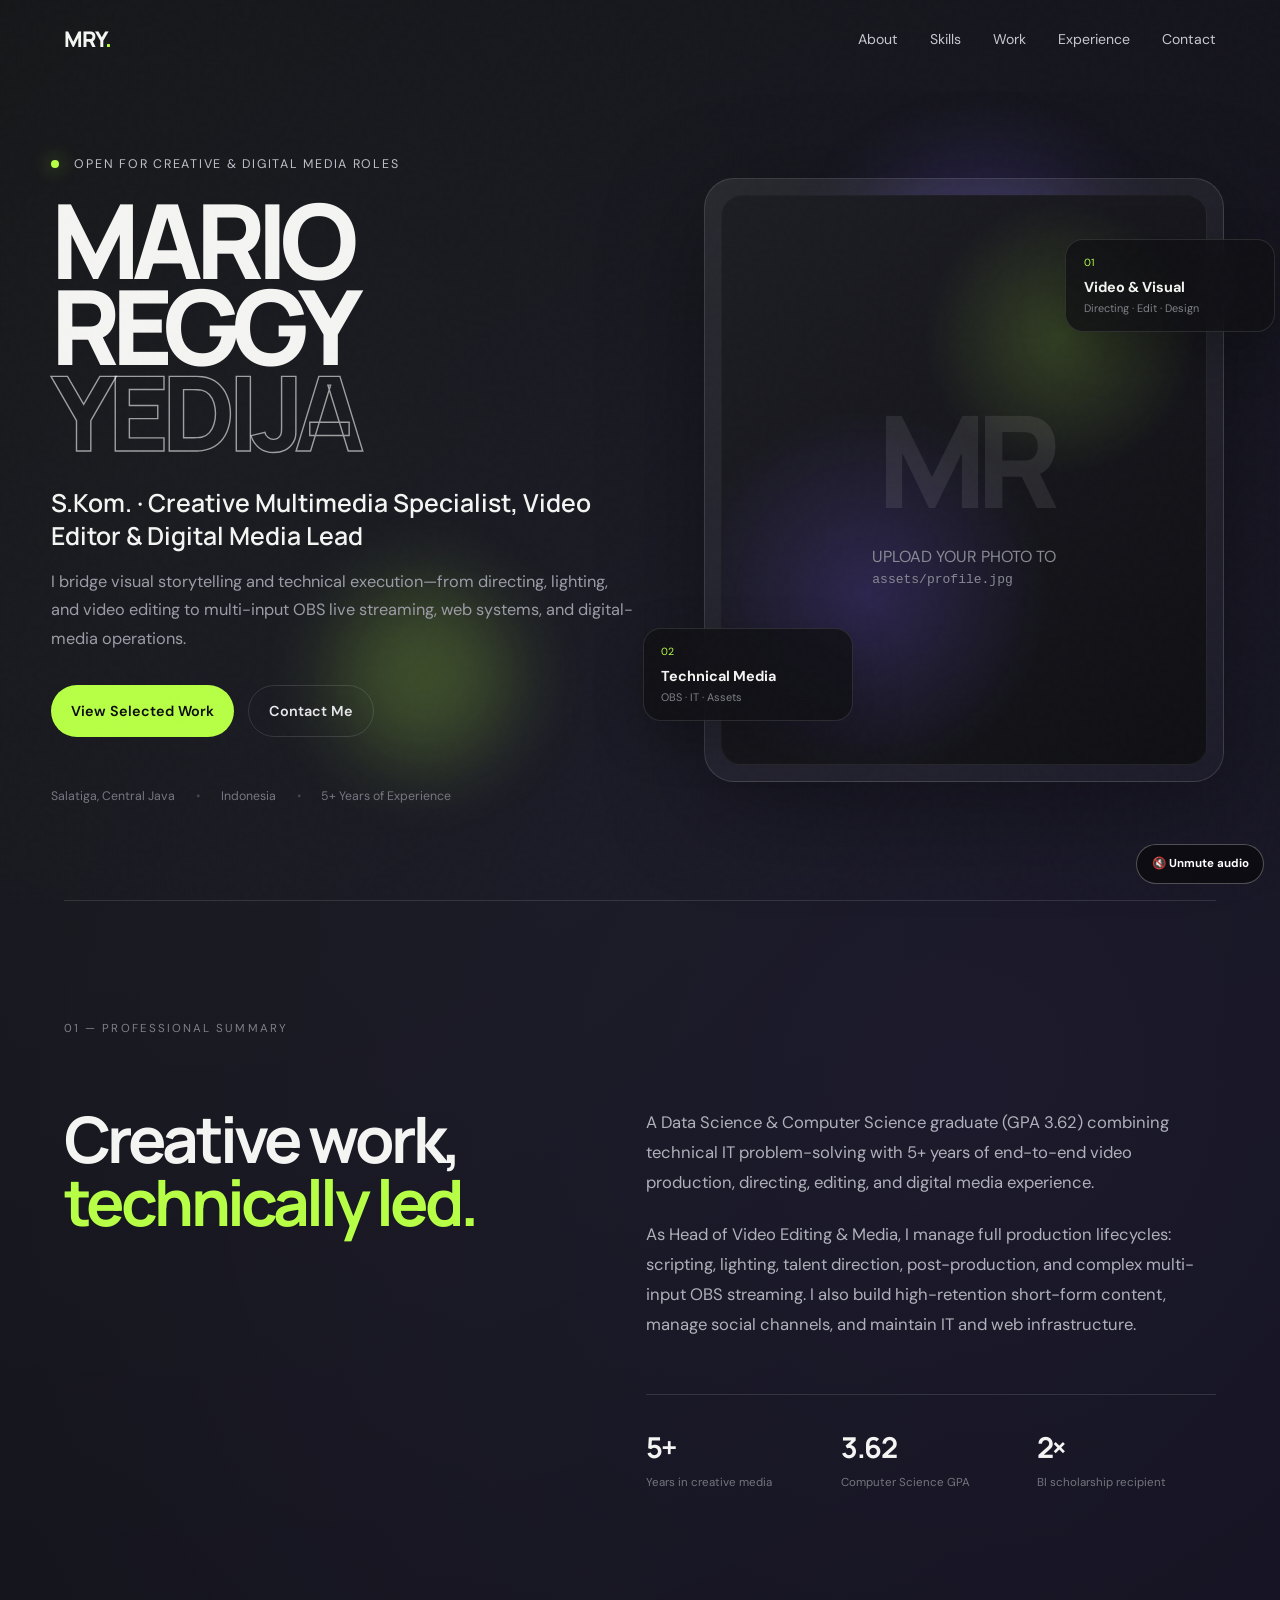
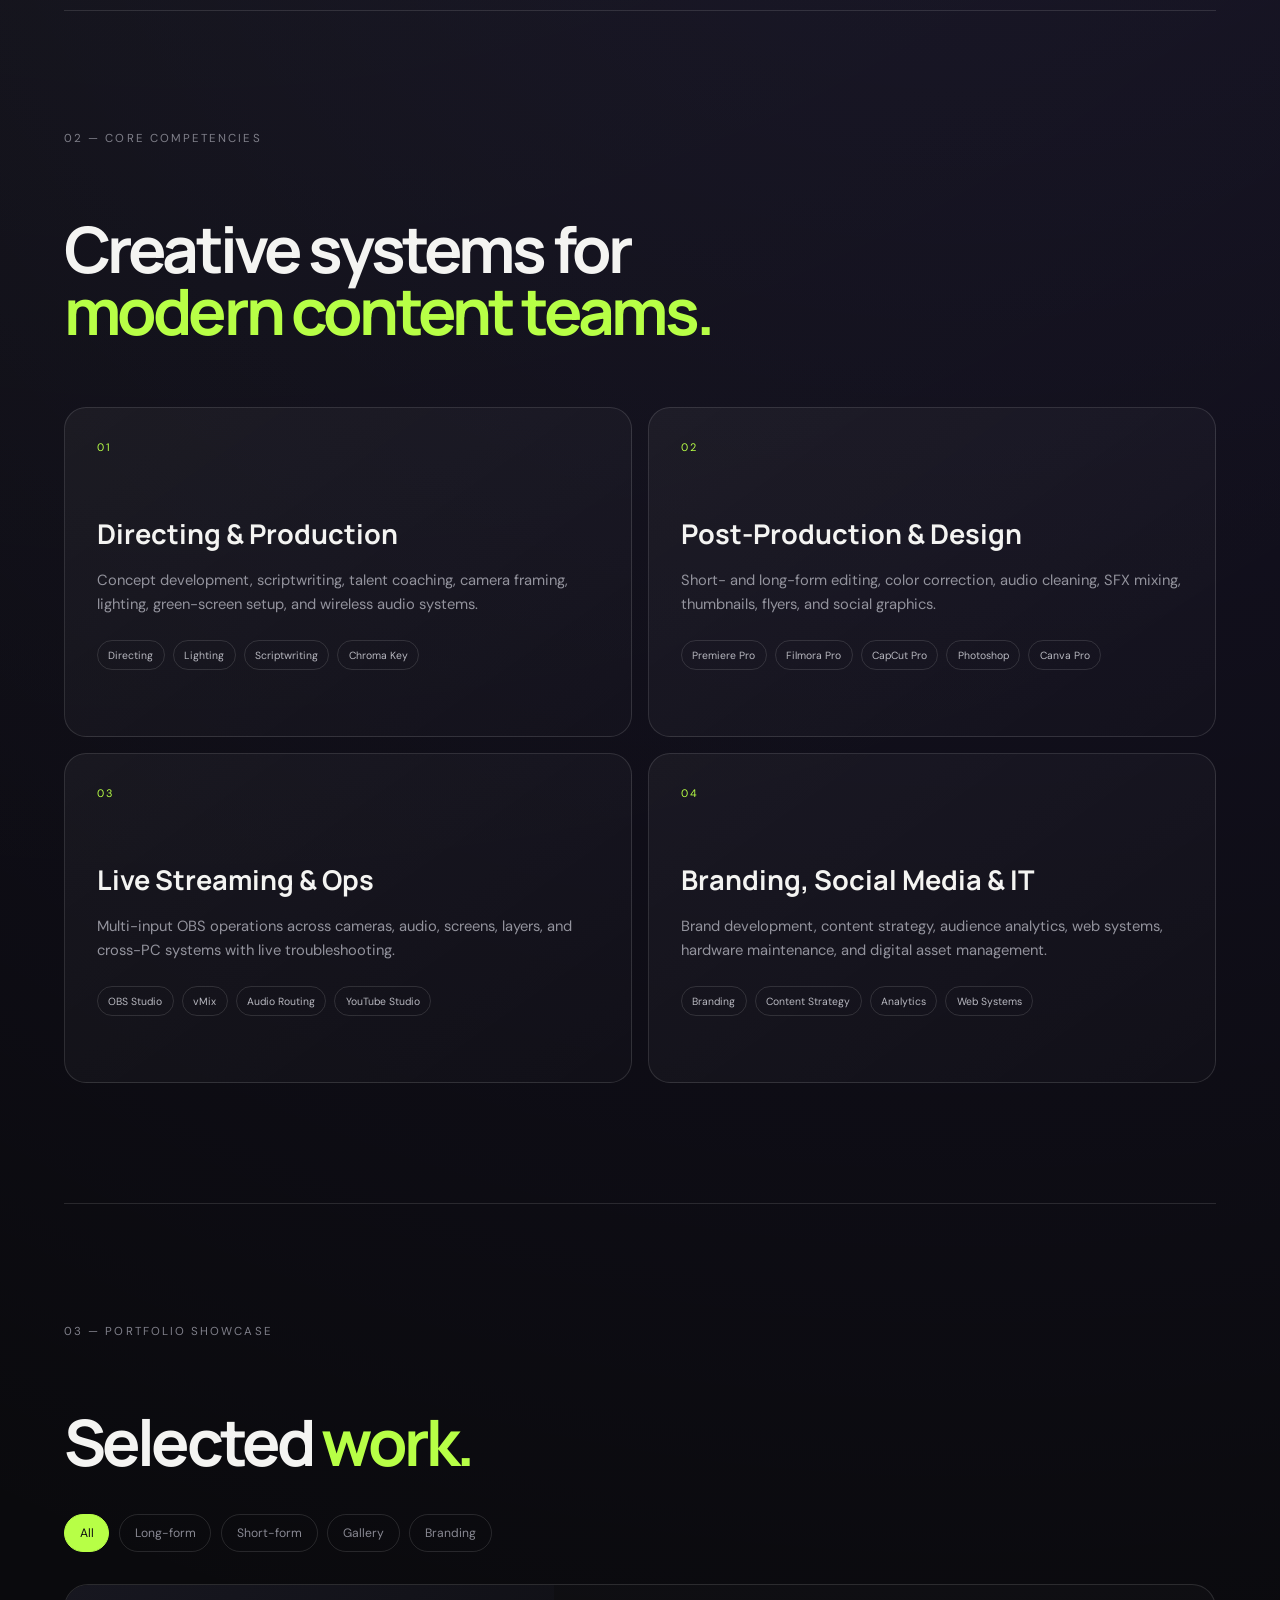
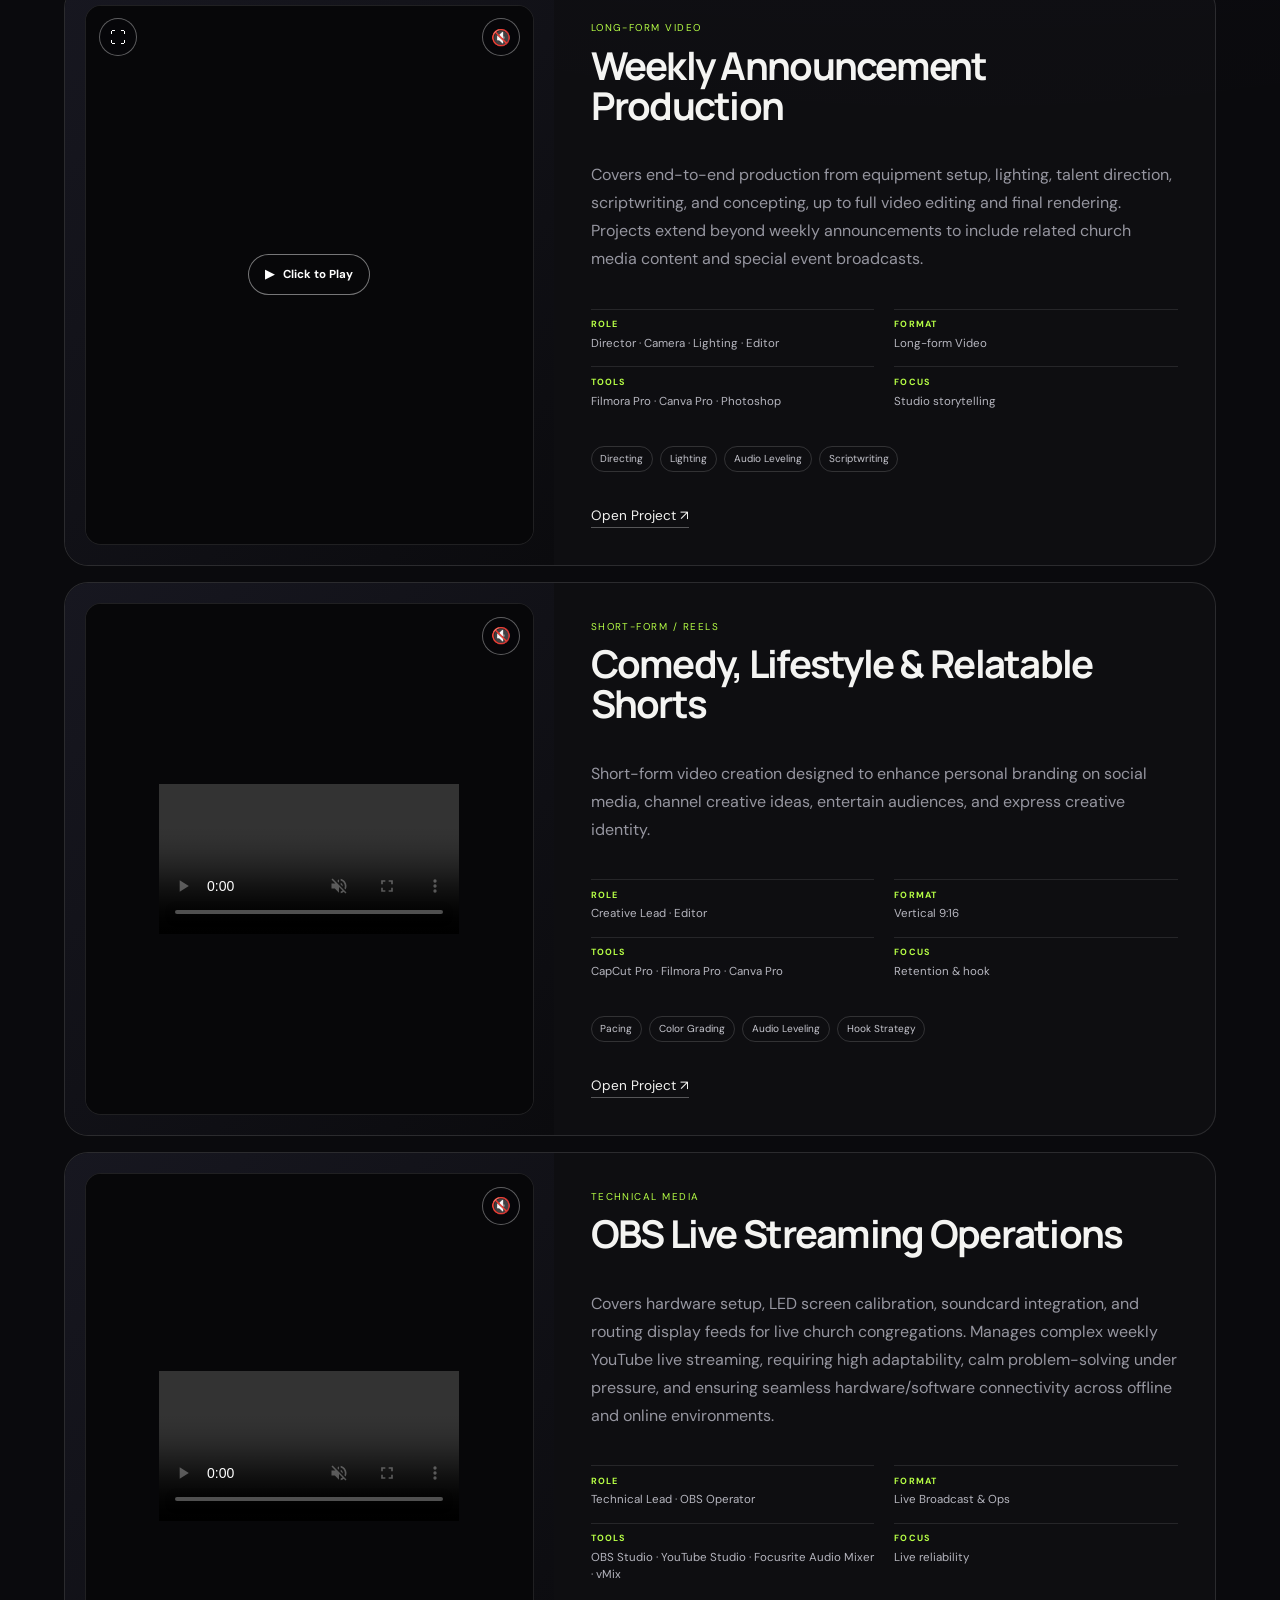
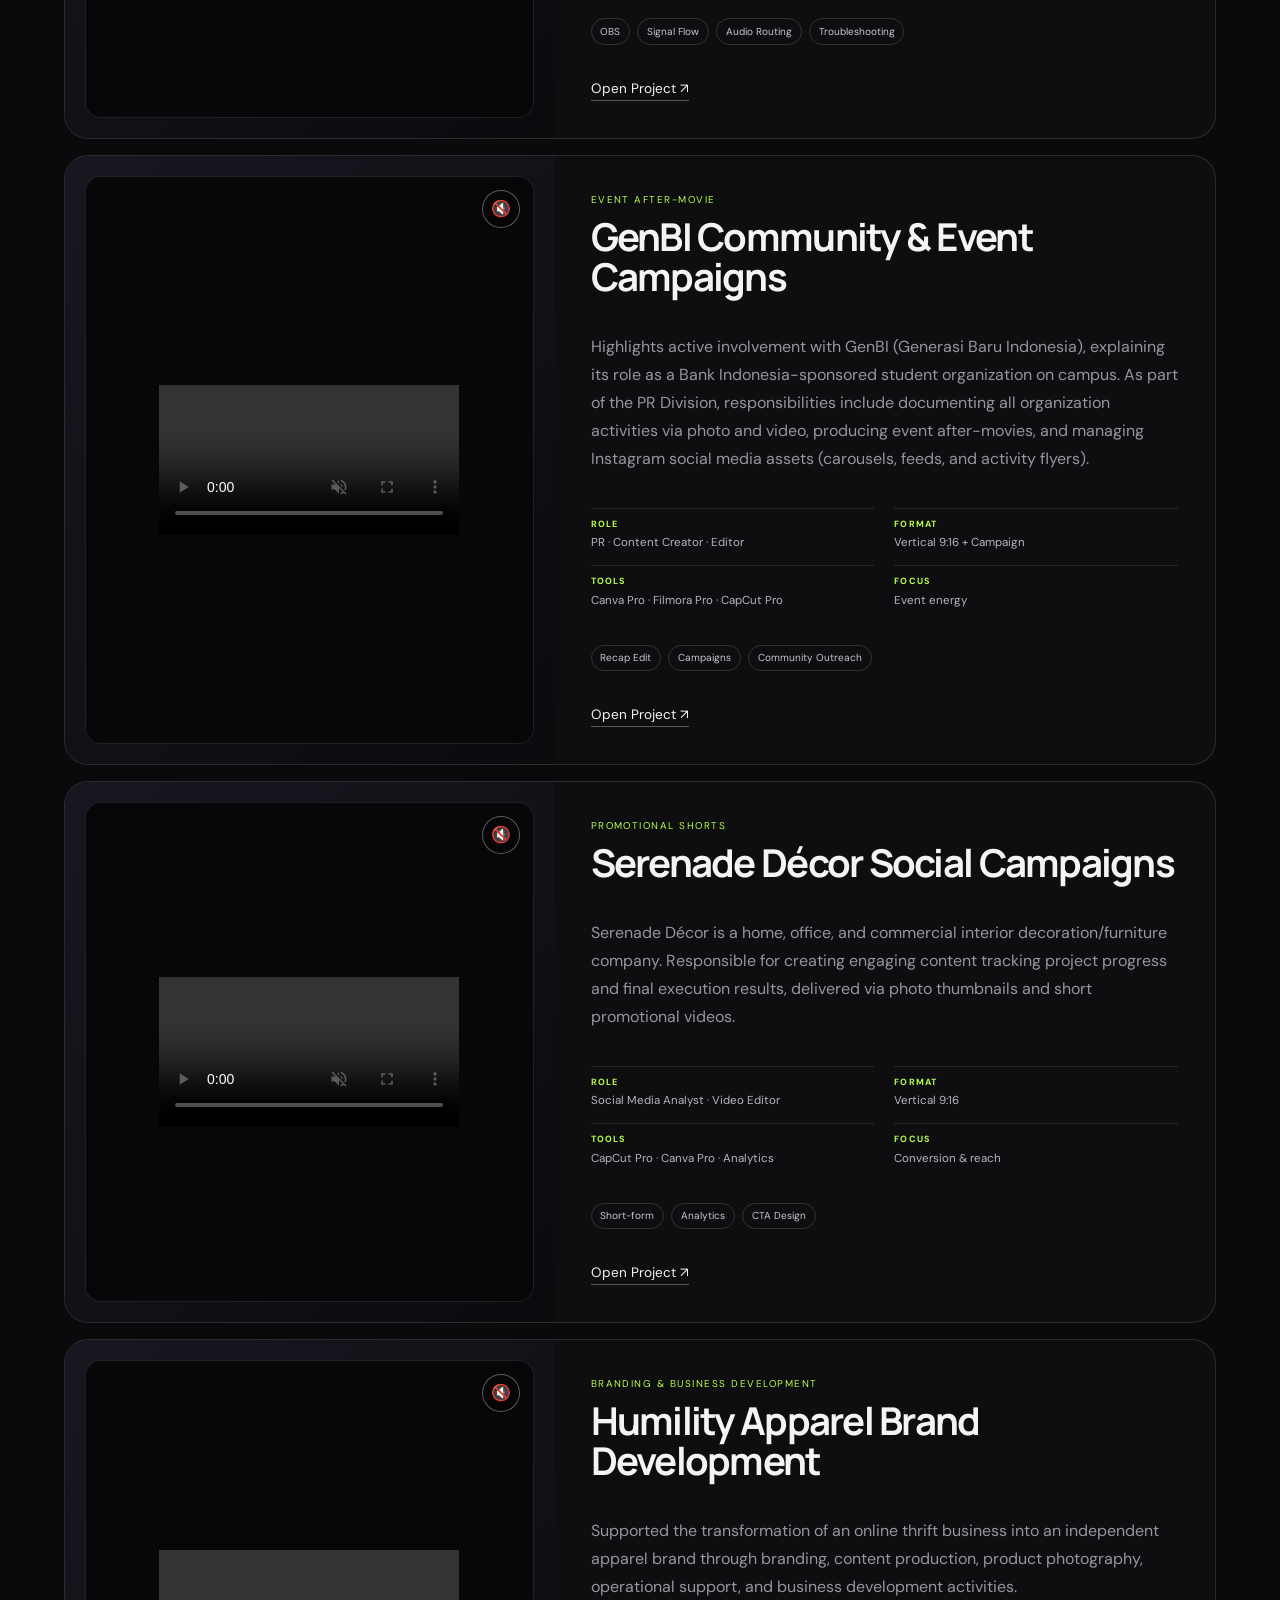
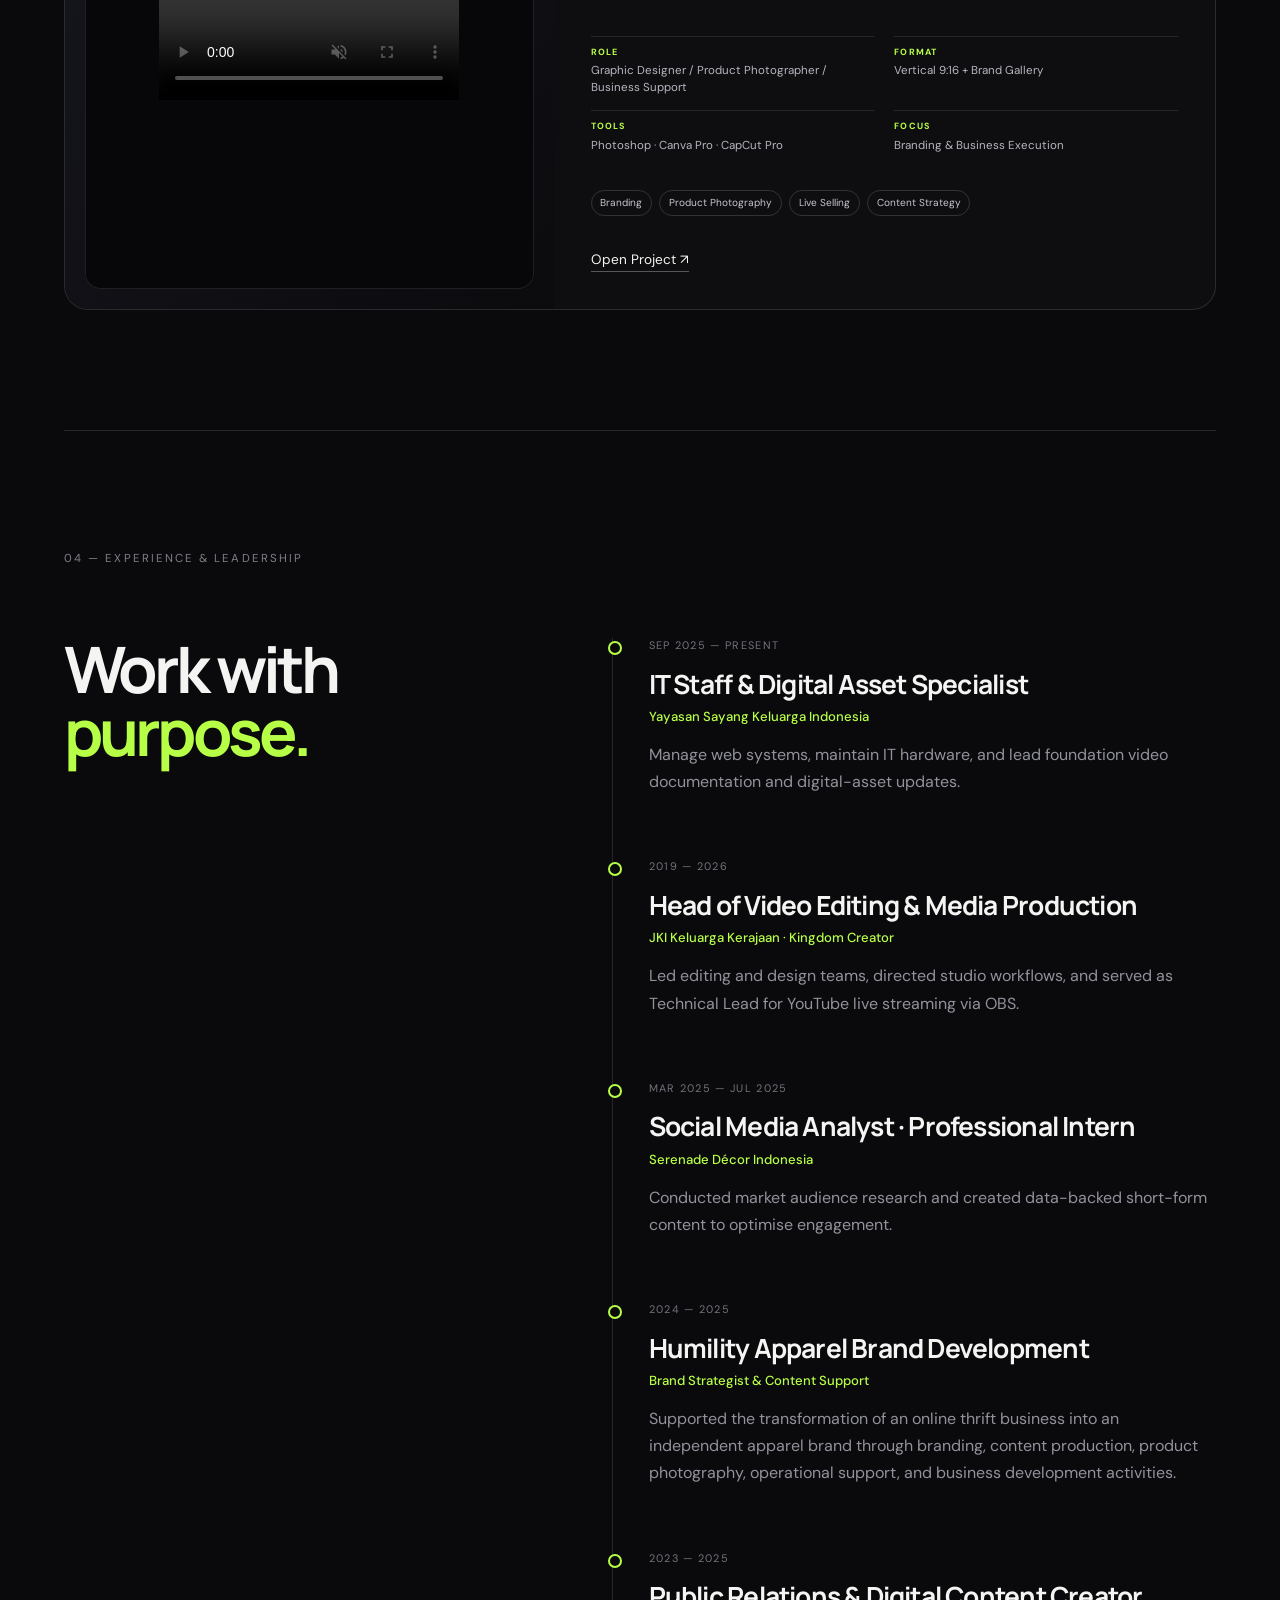
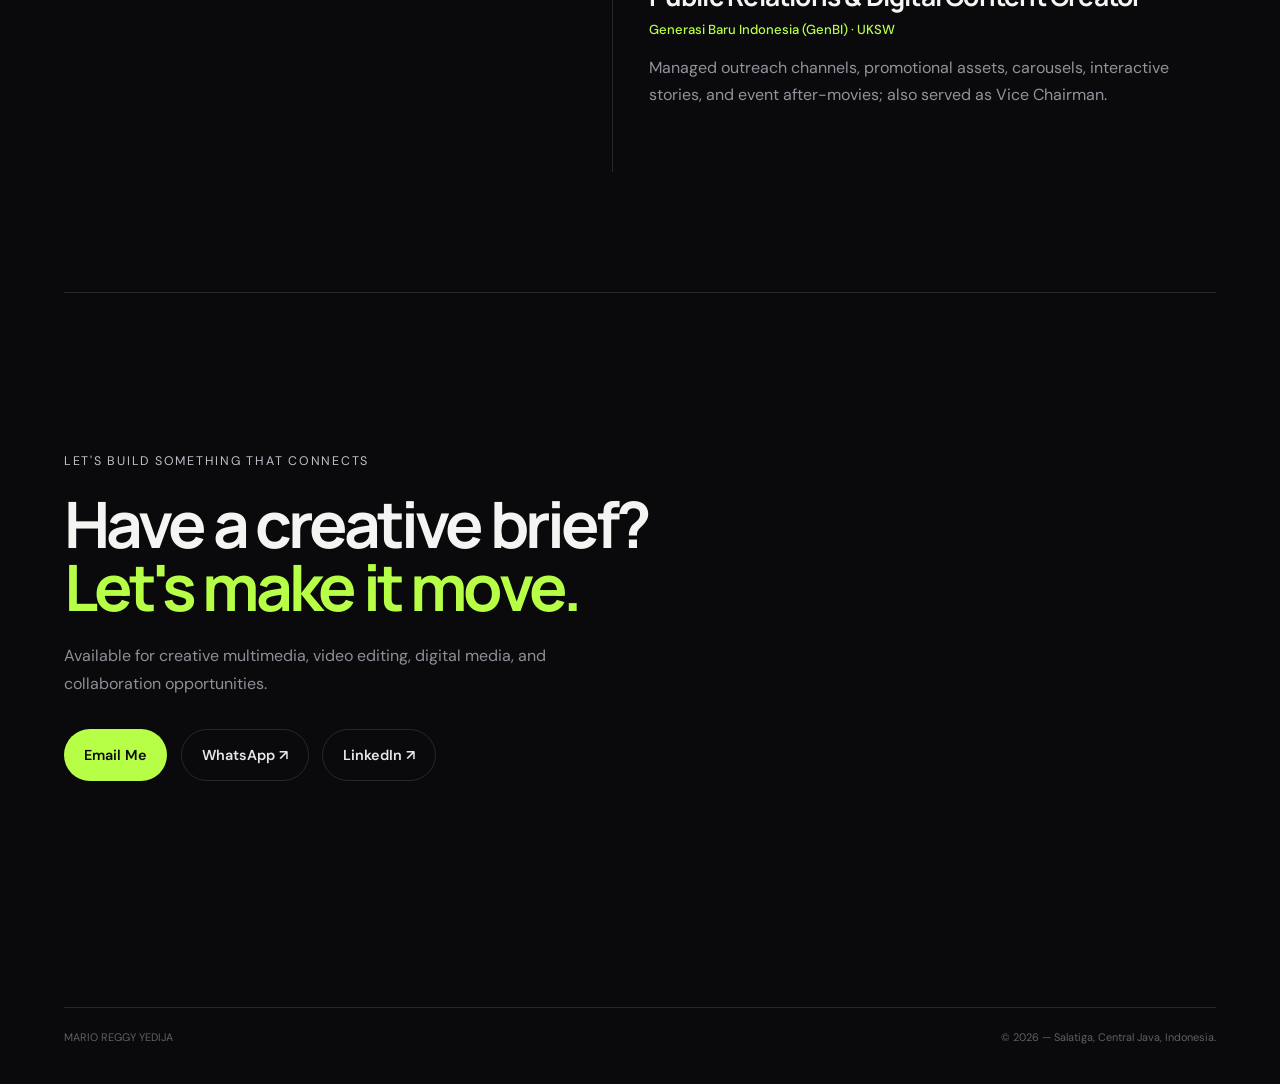
==== index.html @ cb05866c "add-on" ====
<!doctype html>
<html lang="en">
<head>
  <meta charset="utf-8">
  <meta name="viewport" content="width=device-width,initial-scale=1">
  <meta name="description" content="Mario Reggy Yedija — Creative Multimedia Specialist, Video Editor & Digital Media Lead.">
  <title>Mario Reggy Yedija | Creative Multimedia Specialist</title>
  <link rel="preconnect" href="https://fonts.googleapis.com">
  <link rel="preconnect" href="https://fonts.gstatic.com" crossorigin>
  <link href="https://fonts.googleapis.com/css2?family=DM+Sans:wght@400;500;600;700&family=Manrope:wght@500;600;700;800&display=swap" rel="stylesheet">
  <link rel="stylesheet" href="style.css">
</head>
<body>
  <div class="cursor-glow" aria-hidden="true"></div><div class="grain" aria-hidden="true"></div>
  <header class="navbar">
    <a href="#home" class="brand">MRY<span>.</span></a>
    <nav class="nav-links" aria-label="Primary navigation"><a href="#about">About</a><a href="#skills">Skills</a><a href="#work">Work</a><a href="#experience">Experience</a><a href="#contact">Contact</a></nav>
    <button class="menu-btn" aria-label="Open menu" aria-expanded="false"><span></span><span></span></button>
  </header>
  <main>
    <section class="hero section" id="home">
      <div class="hero-orb hero-orb-1"></div><div class="hero-orb hero-orb-2"></div>
      <div class="hero-copy reveal"><p class="eyebrow"><span class="status-dot"></span> OPEN FOR CREATIVE & DIGITAL MEDIA ROLES</p><h1>MARIO REGGY<br><span>YEDIJA</span></h1><p class="hero-title">S.Kom. · Creative Multimedia Specialist, Video Editor & Digital Media Lead</p><p class="hero-description">I bridge visual storytelling and technical execution—from directing, lighting, and video editing to multi-input OBS live streaming, web systems, and digital-media operations.</p><div class="hero-actions"><a class="btn btn-primary magnetic" href="#work">View Selected Work</a><a class="btn btn-ghost magnetic" href="#contact">Contact Me</a></div><div class="hero-meta"><span>Salatiga, Central Java</span><span>Indonesia</span><span>5+ Years of Experience</span></div></div>
      <div class="hero-visual reveal"><div class="profile-shell"><img class="profile-photo" src="assets/profile.jpg" alt="Mario Reggy Yedija" onerror="this.hidden=true;this.nextElementSibling.hidden=false"><div class="profile-placeholder" hidden><div class="initials">MR</div><p>UPLOAD YOUR PHOTO TO<br><code>assets/profile.jpg</code></p></div><div class="floating-card card-1"><span>01</span><strong>Video & Visual</strong><small>Directing · Edit · Design</small></div><div class="floating-card card-2"><span>02</span><strong>Technical Media</strong><small>OBS · IT · Assets</small></div></div></div>
    </section>
    <section class="section about" id="about"><div class="section-label reveal">01 — PROFESSIONAL SUMMARY</div><div class="about-grid"><div class="about-heading reveal"><h2>Creative work,<br><span>technically led.</span></h2></div><div class="about-copy reveal"><p>A Data Science & Computer Science graduate (GPA 3.62) combining technical IT problem-solving with 5+ years of end-to-end video production, directing, editing, and digital media experience.</p><p>As Head of Video Editing & Media, I manage full production lifecycles: scripting, lighting, talent direction, post-production, and complex multi-input OBS streaming. I also build high-retention short-form content, manage social channels, and maintain IT and web infrastructure.</p><div class="about-stats"><div><strong>5+</strong><span>Years in creative media</span></div><div><strong>3.62</strong><span>Computer Science GPA</span></div><div><strong>2×</strong><span>BI scholarship recipient</span></div></div></div></div></section>
    <section class="section skills" id="skills">
  <div class="section-label reveal">02 — CORE COMPETENCIES</div>
  <div class="skills-header reveal">
    <h2>Creative systems for<br><span>modern content teams.</span></h2>
  </div>
  <div class="skill-grid">
    <article class="skill-card reveal tilt-card">
      <div class="skill-number">01</div>
      <h3>Directing & Production</h3>
      <p>Concept development, scriptwriting, talent coaching, camera framing, lighting, green-screen setup, and wireless audio systems.</p>
      <div class="tags">
        <span>Directing</span>
        <span>Lighting</span>
        <span>Scriptwriting</span>
        <span>Chroma Key</span>
      </div>
    </article>

    <article class="skill-card reveal tilt-card">
      <div class="skill-number">02</div>
      <h3>Post-Production & Design</h3>
      <p>Short- and long-form editing, color correction, audio cleaning, SFX mixing, thumbnails, flyers, and social graphics.</p>
      <div class="tags">
        <span>Premiere Pro</span>
        <span>Filmora Pro</span>
        <span>CapCut Pro</span>
        <span>Photoshop</span>
        <span>Canva Pro</span>
      </div>
    </article>

    <article class="skill-card reveal tilt-card">
      <div class="skill-number">03</div>
      <h3>Live Streaming & Ops</h3>
      <p>Multi-input OBS operations across cameras, audio, screens, layers, and cross-PC systems with live troubleshooting.</p>
      <div class="tags">
        <span>OBS Studio</span>
        <span>vMix</span>
        <span>Audio Routing</span>
        <span>YouTube Studio</span>
      </div>
    </article>

   <article class="skill-card reveal tilt-card">
  <div class="skill-number">04</div>
  <h3>Branding, Social Media & IT</h3>
  <p>Brand development, content strategy, audience analytics, web systems, hardware maintenance, and digital asset management.</p>
  <div class="tags">
    <span>Branding</span>
    <span>Content Strategy</span>
    <span>Analytics</span>
    <span>Web Systems</span>
  </div>
</article>

  </div>
</section>
    <section class="section work" id="work"><div class="section-label reveal">03 — PORTFOLIO SHOWCASE</div><div class="work-header reveal"><h2>Selected <span>work.</span></h2></div><div class="filter-bar reveal"><button class="filter active" data-filter="all">All</button><button class="filter" data-filter="long">Long-form</button><button class="filter" data-filter="short">Short-form</button><button class="filter" data-filter="gallery">Gallery</button><button class="filter" data-filter="dual">Branding</button></div><div class="projects" id="project-list" aria-live="polite"></div></section>
    <section class="section experience" id="experience"><div class="section-label reveal">04 — EXPERIENCE & LEADERSHIP</div><div class="experience-grid"><div class="experience-heading reveal"><h2>Work with<br><span>purpose.</span></h2></div><div class="timeline"><article class="timeline-item reveal"><div class="timeline-date">SEP 2025 — PRESENT</div><div class="timeline-content"><h3>IT Staff & Digital Asset Specialist</h3><h4>Yayasan Sayang Keluarga Indonesia</h4><p>Manage web systems, maintain IT hardware, and lead foundation video documentation and digital-asset updates.</p></div></article><article class="timeline-item reveal"><div class="timeline-date">2019 — 2026</div><div class="timeline-content"><h3>Head of Video Editing & Media Production</h3><h4>JKI Keluarga Kerajaan · Kingdom Creator</h4><p>Led editing and design teams, directed studio workflows, and served as Technical Lead for YouTube live streaming via OBS.</p></div></article><article class="timeline-item reveal"><div class="timeline-date">MAR 2025 — JUL 2025</div><div class="timeline-content"><h3>Social Media Analyst · Professional Intern</h3><h4>Serenade Décor Indonesia</h4><p>Conducted market audience research and created data-backed short-form content to optimise engagement.</p></div></article><article class="timeline-item reveal"><div class="timeline-date">2024 — 2025</div><div class="timeline-content"><h3>Humility Apparel Brand Development</h3><h4>Brand Strategist & Content Support</h4><p>Supported the transformation of an online thrift business into an independent apparel brand through branding, content production, product photography, operational support, and business development activities.</p></div></article><article class="timeline-item reveal"><div class="timeline-date">2023 — 2025</div><div class="timeline-content"><h3>Public Relations & Digital Content Creator</h3><h4>Generasi Baru Indonesia (GenBI) · UKSW</h4><p>Managed outreach channels, promotional assets, carousels, interactive stories, and event after-movies; also served as Vice Chairman.</p></div></article></div></div></section>
    <section class="section contact" id="contact"><div class="contact-inner reveal"><p class="eyebrow">LET'S BUILD SOMETHING THAT CONNECTS</p><h2>Have a creative brief?<br><span>Let's make it move.</span></h2><p class="contact-copy">Available for creative multimedia, video editing, digital media, and collaboration opportunities.</p><div class="contact-actions"><a href="mailto:egisuee@gmail.com" class="btn btn-primary magnetic">Email Me</a><a href="https://wa.me/6283844389397" class="btn btn-ghost magnetic" target="_blank" rel="noopener">WhatsApp ↗</a><a href="https://www.linkedin.com/in/mario-reggy-yedija-7593402a8/" class="btn btn-ghost magnetic" target="_blank" rel="noopener">LinkedIn ↗</a></div></div><footer><div class="footer-brand">MARIO REGGY YEDIJA</div><div class="footer-copy">© <span id="year"></span> — Salatiga, Central Java, Indonesia.</div></footer></section>
  </main>
  <div class="lightbox" id="lightbox" hidden role="dialog" aria-modal="true" aria-label="Expanded image"><button class="lightbox-close" type="button" aria-label="Close image">×</button><img id="lightbox-image" alt="Expanded project image"></div>
  <script src="media-config.js"></script><script src="script.js"></script>
</body>
</html>
---- style.css ----
* {
  box-sizing: border-box;
  margin: 0;
  padding: 0;
}

:root {
  --bg: #0a0a0d;
  --bg-soft: #111116;
  --panel: rgba(255,255,255,.045);
  --panel-strong: rgba(255,255,255,.075);
  --text: #f4f4f2;
  --muted: #9c9ca7;
  --line: rgba(255,255,255,.12);
  --accent: #b7ff46;
  --accent-2: #7c5cff;
  --max: 1320px;
}

html {
  scroll-behavior: smooth;
}

body {
  font-family: "DM Sans", sans-serif;
  background:
    radial-gradient(circle at 75% 12%, rgba(124,92,255,.12), transparent 28%),
    radial-gradient(circle at 15% 5%, rgba(183,255,70,.055), transparent 24%),
    var(--bg);
  color: var(--text);
  overflow-x: hidden;
}

body.menu-open {
  overflow: hidden;
}

::selection {
  background: var(--accent);
  color: #111;
}

a {
  color: inherit;
  text-decoration: none;
}

button {
  font: inherit;
}

[hidden] {
  display: none !important;
}

.grain {
  position: fixed;
  inset: 0;
  pointer-events: none;
  opacity: .08;
  z-index: 99;
  background-image:
    url("data:image/svg+xml,%3Csvg viewBox='0 0 180 180' xmlns='http://www.w3.org/2000/svg'%3E%3Cfilter id='n'%3E%3CfeTurbulence type='fractalNoise' baseFrequency='.85' numOctaves='3' stitchTiles='stitch'/%3E%3C/filter%3E%3Crect width='100%25' height='100%25' filter='url(%23n)' opacity='.2'/%3E%3C/svg%3E");
}

.cursor-glow {
  position: fixed;
  width: 420px;
  height: 420px;
  border-radius: 50%;
  background: radial-gradient(circle, rgba(183,255,70,.075), transparent 70%);
  transform: translate(-210px, -210px);
  pointer-events: none;
  z-index: 0;
  opacity: .8;
}

.navbar {
  position: fixed;
  top: 0;
  left: 0;
  right: 0;
  height: 78px;
  display: flex;
  align-items: center;
  justify-content: space-between;
  padding: 0 5vw;
  border-bottom: 1px solid transparent;
  z-index: 90;
  transition: .35s ease;
}

.navbar.scrolled {
  background: rgba(10,10,13,.82);
  backdrop-filter: blur(18px);
  border-bottom-color: var(--line);
}

.brand {
  font-family: "Manrope", sans-serif;
  font-weight: 800;
  letter-spacing: -.04em;
  font-size: 1.35rem;
}

.brand span {
  color: var(--accent);
}

.nav-links {
  display: flex;
  align-items: center;
  gap: 2rem;
}

.nav-links a {
  color: #c8c8cf;
  font-size: .88rem;
  transition: .25s ease;
}

.nav-links a:hover {
  color: var(--accent);
}

.menu-btn {
  display: none;
  border: 0;
  background: transparent;
  width: 42px;
  height: 42px;
  position: relative;
  cursor: pointer;
}

.menu-btn span {
  position: absolute;
  width: 22px;
  height: 1px;
  background: white;
  left: 10px;
  transition: .25s ease;
}

.menu-btn span:first-child { top: 17px; }
.menu-btn span:last-child { top: 24px; }

.section {
  width: min(var(--max), 90vw);
  margin: 0 auto;
  padding: 120px 0;
  position: relative;
}

.section-label {
  color: #7f7f89;
  font-size: .72rem;
  letter-spacing: .18em;
  margin-bottom: 4.5rem;
}

.hero {
  min-height: 100vh;
  width: min(1500px, 92vw);
  padding-top: 150px;
  padding-bottom: 90px;
  display: grid;
  grid-template-columns: 1.05fr .95fr;
  align-items: center;
  gap: 5vw;
}

.hero-copy,
.hero-visual {
  position: relative;
  z-index: 2;
}

.eyebrow {
  font-size: .78rem;
  letter-spacing: .14em;
  color: #bfbfc8;
  margin-bottom: 1.5rem;
}

.status-dot {
  display: inline-block;
  width: 8px;
  height: 8px;
  background: var(--accent);
  border-radius: 50%;
  margin-right: .65rem;
  box-shadow: 0 0 18px rgba(183,255,70,.65);
}

.hero h1 {
  font-family: "Manrope", sans-serif;
  font-size: clamp(4rem, 8.1vw, 8.9rem);
  line-height: .83;
  letter-spacing: -.075em;
  font-weight: 800;
}

.hero h1 span {
  color: transparent;
  -webkit-text-stroke: 1.4px rgba(255,255,255,.58);
}

.hero-title {
  margin-top: 2rem;
  font-family: "Manrope", sans-serif;
  font-size: clamp(1.1rem, 2vw, 1.55rem);
  font-weight: 600;
}

.hero-description {
  max-width: 650px;
  margin-top: 1rem;
  color: var(--muted);
  font-size: 1.02rem;
  line-height: 1.75;
}

.hero-actions,
.contact-actions {
  display: flex;
  flex-wrap: wrap;
  gap: .85rem;
  margin-top: 2rem;
}

.btn {
  display: inline-flex;
  align-items: center;
  justify-content: center;
  min-height: 52px;
  padding: 0 1.25rem;
  border-radius: 999px;
  font-weight: 600;
  font-size: .9rem;
  transition: transform .2s ease, background .2s ease, color .2s ease, border-color .2s ease;
  position: relative;
  overflow: hidden;
}

.btn-primary {
  background: var(--accent);
  color: #0b0b0d;
}

.btn-primary:hover {
  transform: translateY(-3px);
}

.btn-ghost {
  border: 1px solid var(--line);
  color: #e7e7eb;
}

.btn-ghost:hover {
  border-color: rgba(255,255,255,.35);
  background: rgba(255,255,255,.04);
  transform: translateY(-3px);
}

.hero-meta {
  display: flex;
  gap: 1.3rem;
  flex-wrap: wrap;
  margin-top: 3.2rem;
  color: #777782;
  font-size: .77rem;
}

.hero-meta span:not(:last-child)::after {
  content: "•";
  margin-left: 1.3rem;
  color: #44444d;
}

.profile-shell {
  width: min(520px, 100%);
  aspect-ratio: .86;
  margin: 0 auto;
  position: relative;
  border: 1px solid var(--line);
  border-radius: 30px;
  background: linear-gradient(145deg, rgba(255,255,255,.07), rgba(255,255,255,.02));
  padding: 16px;
  box-shadow: 0 25px 100px rgba(0,0,0,.35);
}

.profile-placeholder {
  height: 100%;
  border-radius: 20px;
  background:
    radial-gradient(circle at 70% 25%, rgba(183,255,70,.18), transparent 25%),
    radial-gradient(circle at 30% 70%, rgba(124,92,255,.22), transparent 35%),
    linear-gradient(135deg, #1d1d24, #101014);
  display: flex;
  align-items: center;
  justify-content: center;
  flex-direction: column;
  color: #898994;
  border: 1px solid rgba(255,255,255,.05);
}

.initials {
  font-family: "Manrope", sans-serif;
  font-size: clamp(4rem, 10vw, 8rem);
  font-weight: 800;
  letter-spacing: -.08em;
  color: rgba(255,255,255,.085);
}

.profile-photo {
  width: 100%;
  height: 100%;
  object-fit: cover;
  border-radius: 20px;
  display: block;
  border: 1px solid rgba(255,255,255,.05);
}

.floating-card {
  position: absolute;
  min-width: 210px;
  padding: 1rem 1.1rem;
  background: rgba(16,16,20,.78);
  border: 1px solid rgba(255,255,255,.11);
  backdrop-filter: blur(16px);
  border-radius: 18px;
  box-shadow: 0 18px 50px rgba(0,0,0,.22);
  animation: float 5s ease-in-out infinite;
}

.floating-card span {
  font-size: .65rem;
  color: var(--accent);
  display: block;
  margin-bottom: .55rem;
}

.floating-card strong {
  display: block;
  font-size: .9rem;
}

.floating-card small {
  display: block;
  margin-top: .3rem;
  font-size: .68rem;
  color: #80808a;
}

.card-1 { top: 10%; right: -10%; }
.card-2 { bottom: 10%; left: -12%; animation-delay: -2.5s; }

@keyframes float {
  0%,100% { transform: translateY(0) rotate(-1deg); }
  50% { transform: translateY(-12px) rotate(1deg); }
}

.hero-orb {
  position: absolute;
  border-radius: 50%;
  filter: blur(40px);
  opacity: .22;
  pointer-events: none;
}

.hero-orb-1 { width: 280px; height: 280px; background: var(--accent-2); right: 9%; top: 18%; }
.hero-orb-2 { width: 180px; height: 180px; background: var(--accent); left: 24%; bottom: 15%; }

.about { border-top: 1px solid var(--line); }

.about-grid {
  display: grid;
  grid-template-columns: .9fr 1.1fr;
  gap: 9vw;
}

.about-heading h2,
.skills-header h2,
.work-header h2,
.experience-heading h2,
.contact h2 {
  font-family: "Manrope", sans-serif;
  font-size: clamp(2.6rem, 5vw, 5.5rem);
  line-height: .98;
  letter-spacing: -.06em;
}

.about-heading h2 span,
.skills-header h2 span,
.work-header h2 span,
.experience-heading h2 span,
.contact h2 span {
  color: var(--accent);
}

.about-copy p {
  color: #b0b0ba;
  font-size: 1.04rem;
  line-height: 1.8;
}

.about-copy p + p {
  margin-top: 1.4rem;
}

.about-stats {
  margin-top: 3.4rem;
  padding-top: 2rem;
  border-top: 1px solid var(--line);
  display: grid;
  grid-template-columns: repeat(3,1fr);
  gap: 1rem;
}

.about-stats strong {
  display: block;
  font-family: "Manrope";
  font-size: 1.8rem;
  letter-spacing: -.05em;
}

.about-stats span {
  display: block;
  margin-top: .45rem;
  color: #74747d;
  font-size: .72rem;
}

.skills { border-top: 1px solid var(--line); }
.skills-header { margin-bottom: 4rem; }

.skill-grid {
  display: grid;
  grid-template-columns: repeat(2,1fr);
  gap: 1rem;
}

.skill-card {
  min-height: 330px;
  border: 1px solid var(--line);
  border-radius: 22px;
  padding: 2rem;
  background: linear-gradient(145deg, rgba(255,255,255,.045), rgba(255,255,255,.015));
  position: relative;
  overflow: hidden;
  transition: border .25s ease, transform .25s ease;
}

.skill-card:hover { border-color: rgba(183,255,70,.32); }

.skill-number {
  color: var(--accent);
  font-size: .68rem;
  letter-spacing: .15em;
}

.skill-card h3 {
  margin-top: 4rem;
  font-family: "Manrope", sans-serif;
  font-size: 1.7rem;
  line-height: 1.15;
}

.skill-card p {
  margin-top: 1.15rem;
  color: #93939d;
  line-height: 1.65;
  font-size: .92rem;
}

.tags {
  display: flex;
  flex-wrap: wrap;
  gap: .5rem;
  margin-top: 1.5rem;
}

.tags span {
  border: 1px solid var(--line);
  padding: .45rem .65rem;
  border-radius: 999px;
  font-size: .65rem;
  color: #b8b8c0;
}

.work { border-top: 1px solid var(--line); }

.work-header {
  display: flex;
  align-items: end;
  justify-content: space-between;
  gap: 2rem;
  margin-bottom: 2.5rem;
}

.filter-bar {
  display: flex;
  gap: .6rem;
  flex-wrap: wrap;
  margin-bottom: 2rem;
}

.filter {
  border: 1px solid var(--line);
  background: transparent;
  color: #888892;
  border-radius: 999px;
  padding: .62rem .92rem;
  cursor: pointer;
  font-size: .76rem;
  transition: .22s ease;
}

.filter:hover,
.filter.active {
  background: var(--accent);
  border-color: var(--accent);
  color: #111;
}

.projects {
  display: grid;
  gap: 1rem;
}

.project-card {
  border: 1px solid var(--line);
  border-radius: 24px;
  overflow: hidden;
  display: grid;
  grid-template-columns: .85fr 1.15fr;
  background: rgba(255,255,255,.018);
  transition: opacity .3s ease, transform .3s ease, border .3s ease;
}

.project-card:hover {
  border-color: rgba(255,255,255,.25);
}

.project-card.hidden {
  display: none;
}

.project-info {
  padding: 2.3rem;
  display: flex;
  flex-direction: column;
  justify-content: space-between;
  gap: 2.2rem;
}

.project-type {
  color: var(--accent);
  font-size: .62rem;
  letter-spacing: .15em;
}

.project-info h3 {
  font-family: "Manrope";
  font-size: clamp(1.75rem, 3vw, 2.5rem);
  letter-spacing: -.045em;
  margin-top: .7rem;
  line-height: 1.05;
}

.project-info > p {
  color: #9696a0;
  line-height: 1.75;
  max-width: 680px;
}

.project-feature-grid {
  display: grid;
  grid-template-columns: repeat(2, minmax(0, 1fr));
  gap: .85rem 1.25rem;
  margin: 0;
}

.project-feature-grid div { min-width: 0; border-top: 1px solid rgba(255,255,255,.1); padding-top: .55rem; }
.project-feature-grid dt { color: var(--accent); font-size: .56rem; font-weight: 700; letter-spacing: .12em; }
.project-feature-grid dd { margin: .35rem 0 0; color: #b6b6bf; font-size: .72rem; line-height: 1.45; }

.skill-pills { display: flex; flex-wrap: wrap; gap: .45rem; }
.skill-pills span { padding: .35rem .55rem; border: 1px solid rgba(255,255,255,.15); border-radius: 999px; color: #c7c7cf; font-size: .63rem; }

.project-link {
  width: fit-content;
  border-bottom: 1px solid rgba(255,255,255,.3);
  padding-bottom: .2rem;
  font-size: .85rem;
  transition: .2s ease;
}

.project-link:hover {
  color: var(--accent);
  border-color: var(--accent);
}

.experience { border-top: 1px solid var(--line); }

.experience-grid {
  display: grid;
  grid-template-columns: .85fr 1.15fr;
  gap: 8vw;
}

.timeline { border-left: 1px solid var(--line); }

.timeline-item {
  position: relative;
  padding-left: 2.2rem;
  padding-bottom: 4rem;
}

.timeline-item::before {
  content: "";
  position: absolute;
  width: 10px;
  height: 10px;
  border-radius: 50%;
  left: -5.5px;
  top: 3px;
  background: var(--bg);
  border: 2px solid var(--accent);
}

.timeline-date {
  color: #73737d;
  font-size: .68rem;
  letter-spacing: .12em;
  margin-bottom: .85rem;
}

.timeline-content h3 {
  font-family: "Manrope";
  font-size: 1.65rem;
  letter-spacing: -.03em;
}

.timeline-content h4 {
  color: var(--accent);
  font-size: .82rem;
  font-weight: 500;
  margin-top: .4rem;
}

.timeline-content p {
  margin-top: 1rem;
  color: #92929c;
  line-height: 1.7;
}

.contact {
  border-top: 1px solid var(--line);
  min-height: 88vh;
  display: flex;
  flex-direction: column;
  justify-content: space-between;
  padding-bottom: 40px;
}

.contact-inner { max-width: 1000px; padding-top: 40px; }
.contact-copy { margin-top: 1.5rem; max-width: 560px; color: #8e8e98; line-height: 1.7; }

.back-link { color: #d6d6db; font-size: .88rem; }
.back-link:hover { color: var(--accent); }

.project-page { min-height: 100vh; }
.project-detail { padding-top: 155px; padding-bottom: 100px; }

.project-detail h1 {
  max-width: 900px;
  font-family: "Manrope", sans-serif;
  font-size: clamp(3rem, 7vw, 7rem);
  letter-spacing: -.07em;
  line-height: .92;
}

.project-lede {
  max-width: 760px;
  margin-top: 2rem;
  color: #ababB4;
  font-size: 1.08rem;
  line-height: 1.8;
}

.project-detail-meta {
  display: grid;
  grid-template-columns: repeat(3, 1fr);
  gap: 1.5rem;
  max-width: 850px;
  margin: 3rem 0;
}

.project-detail-meta div {
  border-top: 1px solid var(--line);
  padding-top: 1rem;
}

.project-detail-meta span {
  display: block;
  color: var(--accent);
  font-size: .64rem;
  letter-spacing: .14em;
}

.project-detail-meta strong {
  display: block;
  margin-top: .5rem;
  color: #c7c7cf;
  font-size: .9rem;
}

.project-card-media { min-height: 330px; padding: 1.25rem; background: linear-gradient(135deg, #171720, #0b0b0e); display: grid; place-items: center; }
.work-media-stage { position: relative; width: 100%; height: 100%; min-height: 330px; overflow: hidden; border: 1px solid rgba(255,255,255,.1); border-radius: 16px; background: #070709; }
.work-media-primary { position: relative; width: 100%; height: 100%; min-height: 330px; display: grid; place-items: center; overflow: hidden; background: #070709; }
.work-card-video, .work-card-image { display: block; max-width: 100%; max-height: 440px; object-fit: contain; }

.image-gallery { display: grid; grid-template-columns: repeat(3, 1fr); gap: .8rem; }
.gallery-item { min-height: 160px; padding: 0; overflow: hidden; border: 1px solid rgba(255,255,255,.12); border-radius: 12px; background: #15151b; cursor: zoom-in; }
.gallery-item picture, .gallery-item img { display: block; width: 100%; height: 100%; object-fit: cover; transition: transform .3s ease; }
.gallery-item:hover img { transform: scale(1.05); }

.media-empty { width: 100%; min-height: 150px; display: grid; place-content: center; gap: .55rem; padding: 1rem; text-align: center; border: 1px dashed rgba(183,255,70,.38); border-radius: 12px; color: #a8a8b1; font-size: .75rem; }
.media-empty strong { color: var(--accent); font-size: .65rem; letter-spacing: .13em; }

.lightbox { position: fixed; inset: 0; z-index: 120; display: grid; place-items: center; padding: 5vw; background: rgba(0,0,0,.88); }
.lightbox[hidden] { display: none !important; }
.lightbox img { max-width: 100%; max-height: 88vh; object-fit: contain; }
.lightbox-close { position: fixed; right: 2vw; top: 2vw; width: 42px; height: 42px; border: 1px solid rgba(255,255,255,.35); border-radius: 50%; background: #15151b; color: white; font-size: 1.8rem; cursor: pointer; }

.project-video-showcase { width: 100%; max-width: 1100px; margin: 0 auto; }
.project-video-showcase-heading { display: flex; align-items: end; justify-content: space-between; gap: 1rem; margin-bottom: 1rem; }
.project-video-showcase-heading p { margin: 0; color: var(--accent); font-size: .66rem; font-weight: 700; letter-spacing: .15em; }
.project-video-showcase-heading span { color: #898993; font-size: .8rem; }

.project-carousel-viewport { overflow-x: auto; overscroll-behavior-inline: contain; scroll-snap-type: x mandatory; scrollbar-width: none; cursor: grab; }
.project-carousel-viewport::-webkit-scrollbar { display: none; }

.project-video-grid { display: flex; align-items: flex-start; }
.project-video-slot { position: relative; flex: 0 0 100%; min-width: 0; padding: .25rem; scroll-snap-align: start; scroll-snap-stop: always; display: flex; justify-content: center; border: 0; background: transparent; }
.project-video-slot video { width: 100%; max-height: min(68vh, 720px); display: block; object-fit: contain; background: #08080b; border: 1px solid rgba(255,255,255,.14); border-radius: 16px; }
.project-video-slot--short video { width: min(100%, 340px); aspect-ratio: 9 / 16; }

.video-player-overlay { position: absolute; z-index: 5; inset: 0; display: grid; place-items: center; cursor: pointer; opacity: 1; transition: opacity .3s ease; }
.video-player-overlay.is-hidden { opacity: 0; pointer-events: none; }

.video-play-toggle { display: inline-flex; align-items: center; gap: .55rem; padding: .75rem 1rem; border: 1px solid rgba(255,255,255,.45); border-radius: 999px; background: rgba(8,8,11,.8); color: #fff; font: 700 .72rem "DM Sans", sans-serif; cursor: pointer; backdrop-filter: blur(10px); }

.video-audio-toggle { position: absolute; z-index: 6; top: .8rem; right: .8rem; display: grid; place-items: center; width: 38px; height: 38px; border: 1px solid rgba(255,255,255,.35); border-radius: 50%; background: rgba(8,8,11,.72); color: #fff; cursor: pointer; backdrop-filter: blur(8px); }

.video-fullscreen-toggle {
  position: absolute;
  z-index: 6;
  top: .8rem;
  left: .8rem;
  display: grid;
  place-items: center;
  width: 38px;
  height: 38px;
  padding: 0;
  border: 1px solid rgba(255,255,255,.35);
  border-radius: 50%;
  background: rgba(8,8,11,.72);
  color: #fff;
  cursor: pointer;
  backdrop-filter: blur(8px);
  transition: border-color .2s ease, transform .2s ease;
}

.video-fullscreen-toggle:hover, .video-fullscreen-toggle:focus-visible {
  border-color: var(--accent);
  color: var(--accent);
  outline: none;
  transform: scale(1.08);
}

.global-audio-toggle { position: fixed; z-index: 110; right: max(1rem, env(safe-area-inset-right)); bottom: max(1rem, env(safe-area-inset-bottom)); padding: .72rem .9rem; border: 1px solid rgba(255,255,255,.28); border-radius: 999px; background: rgba(12,12,16,.88); color: #fff; font: 700 .72rem "DM Sans", sans-serif; cursor: pointer; backdrop-filter: blur(12px); }

/* Dual Gallery Layout for Branding & Business Development */
.dual-gallery-layout {
  width: 100%;
  max-width: 1100px;
  margin: 0 auto;
  display: grid;
  gap: 2.5rem;
}

.dual-video-grid {
  display: grid;
  grid-template-columns: repeat(4, 1fr);
  gap: 1.25rem;
  align-items: start;
}

.dual-video-slot {
  position: relative;
  width: 100%;
  aspect-ratio: 9 / 16;
  border-radius: 18px;
  overflow: hidden;
  border: 1px solid rgba(255,255,255,.14);
  background: #050506;
  box-shadow: 0 16px 35px rgba(0,0,0,.25);
}

.dual-video-slot video {
  width: 100%;
  height: 100%;
  object-fit: cover;
  display: block;
}

.dual-photo-grid {
  display: grid;
  grid-template-columns: repeat(4, 1fr);
  gap: 1rem;
}

.dual-photo-item {
  width: 100%;
  aspect-ratio: 16 / 9;
  border-radius: 16px;
  overflow: hidden;
  border: 1px solid rgba(255,255,255,.12);
  background: #15151b;
  padding: 0;
  cursor: zoom-in;
  transition: border-color .3s ease, box-shadow .3s ease;
}

.dual-photo-item:hover {
  border-color: rgba(183,255,70,.45);
  box-shadow: 0 12px 30px rgba(0,0,0,.4);
}

.dual-photo-item picture,
.dual-photo-item img {
  width: 100%;
  height: 100%;
  display: block;
  object-fit: cover;
  transition: transform .35s ease;
}

.dual-photo-item:hover img {
  transform: scale(1.06);
}

footer {
  margin-top: 8rem;
  border-top: 1px solid var(--line);
  padding-top: 1.4rem;
  display: flex;
  justify-content: space-between;
  gap: 1rem;
  color: #5f5f68;
  font-size: .68rem;
}

.reveal { opacity: 0; transform: translateY(34px); transition: opacity .8s cubic-bezier(.22,1,.36,1), transform .8s cubic-bezier(.22,1,.36,1); }
.reveal.visible { opacity: 1; transform: translateY(0); }

@media (max-width: 980px) {
  .hero { grid-template-columns: 1fr; padding-top: 145px; }
  .about-grid, .experience-grid, .project-card { grid-template-columns: 1fr; }
}

@media (max-width: 820px) {
  .dual-video-grid { grid-template-columns: repeat(2, 1fr); gap: 1rem; }
  .dual-photo-grid { grid-template-columns: repeat(2, 1fr); gap: .85rem; }
  .project-detail-meta { grid-template-columns: 1fr; gap: 1rem; }
}

@media (max-width: 540px) {
  .section { width: 90vw; padding: 90px 0; }
  .dual-video-grid { grid-template-columns: repeat(2, 1fr); gap: .75rem; }
  .dual-photo-grid { grid-template-columns: 1fr 1fr; gap: .65rem; }
  .video-fullscreen-toggle { top: .55rem; left: .55rem; width: 34px; height: 34px; }
  .image-gallery { grid-template-columns: 1fr 1fr; }
}

.image-gallery-container {
  width: 100%;
  max-width: 1100px;
  margin: 0 auto;
}

.image-gallery {
  display: grid;
  grid-template-columns: repeat(4, 1fr);
  gap: 1rem;
}

.gallery-item {
  width: 100%;
  aspect-ratio: 16 / 9;
  min-height: auto;
  padding: 0;
  overflow: hidden;
  border: 1px solid rgba(255,255,255,.12);
  border-radius: 14px;
  background: #15151b;
  cursor: zoom-in;
}

.gallery-item picture,
.gallery-item img {
  display: block;
  width: 100%;
  height: 100%;
  object-fit: cover;
  transition: transform .35s ease;
}

.gallery-item:hover img {
  transform: scale(1.06);
}

@media (max-width: 820px) {
  .image-gallery {
    grid-template-columns: repeat(2, 1fr);
    gap: .85rem;
  }
}

@media (max-width: 540px) {
  .image-gallery {
    grid-template-columns: 1fr 1fr;
    gap: .65rem;
  }
}

.media-empty {
  display: none !important;
}
/* Container Utama Carousel & Navigasi Melayang */
.project-carousel-wrapper {
  position: relative;
  width: 100%;
  display: flex;
  align-items: center;
}

/* Tombol Navigasi Kiri & Kanan (Floating Glassmorphism) */
.carousel-arrow {
  position: absolute;
  top: 50%;
  transform: translateY(-50%);
  z-index: 10;
  width: 48px;
  height: 48px;
  border-radius: 50%;
  border: 1px solid rgba(255, 255, 255, 0.2);
  background: rgba(12, 12, 16, 0.65);
  color: #ffffff;
  font-size: 1.6rem;
  font-family: system-ui, -apple-system, sans-serif;
  line-height: 1;
  display: grid;
  place-items: center;
  cursor: pointer;
  backdrop-filter: blur(12px);
  -webkit-backdrop-filter: blur(12px);
  box-shadow: 0 8px 24px rgba(0, 0, 0, 0.4);
  transition: border-color 0.25s ease, color 0.25s ease, background 0.25s ease, transform 0.25s ease;
}

.carousel-arrow:hover,
.carousel-arrow:focus-visible {
  border-color: var(--accent);
  color: var(--accent);
  background: rgba(20, 24, 12, 0.85);
  transform: translateY(-50%) scale(1.1);
  outline: none;
}

.carousel-prev {
  left: max(12px, 2vw);
}

.carousel-next {
  right: max(12px, 2vw);
}

/* Footer & Indikator Angka */
.project-carousel-footer {
  display: flex;
  justify-content: center;
  align-items: center;
  margin-top: 1.25rem;
}

.carousel-counter {
  color: #a0a0ab;
  font-size: 0.78rem;
  letter-spacing: 0.12em;
  font-weight: 600;
  background: rgba(255, 255, 255, 0.04);
  padding: 0.4rem 1rem;
  border-radius: 999px;
  border: 1px solid rgba(255, 255, 255, 0.08);
}

/* Penyesuaian Tampilan Layar HP/Mobile */
@media (max-width: 640px) {
  .carousel-arrow {
    width: 38px;
    height: 38px;
    font-size: 1.3rem;
  }
  .carousel-prev {
    left: 6px;
  }
  .carousel-next {
    right: 6px;
  }
}


.cursor-glow {
  position: fixed;
  top: 0;
  left: 0;
  width: 450px;
  height: 450px;
  border-radius: 50%;
  background: radial-gradient(circle, rgba(183, 255, 70, 0.12), transparent 70%);
  transform: translate(-50%, -50%);
  pointer-events: none;
  z-index: 0;
  opacity: 0;
  transition: opacity 0.3s ease;
}

/* Sembunyikan otomatis pada perangkat HP/Tablet berlayar sentuh */
@media (pointer: coarse) {
  .cursor-glow {
    display: none !important;
  }
}

/* Layout default untuk slider multi-video (kembali normal & rata kiri) */
.project-video-grid {
  display: flex;
  align-items: flex-start;
  justify-content: flex-start;
  width: 100%;
}

/* Khusus jika hanya ada 1 video (seperti OBS Live Streaming), posisikan di tengah */
.project-video-grid--single {
  justify-content: center;
}

.project-carousel-wrapper {
  position: relative;
  width: 100%;
  display: flex;
  align-items: center;
}

/* Pastikan viewport carousel dan elemen pembungkus terpusat rapi */
.project-carousel-wrapper {
  position: relative;
  width: 100%;
  display: flex;
  align-items: center;
  justify-content: center;
}

.project-carousel-viewport {
  margin: 0 auto;
}
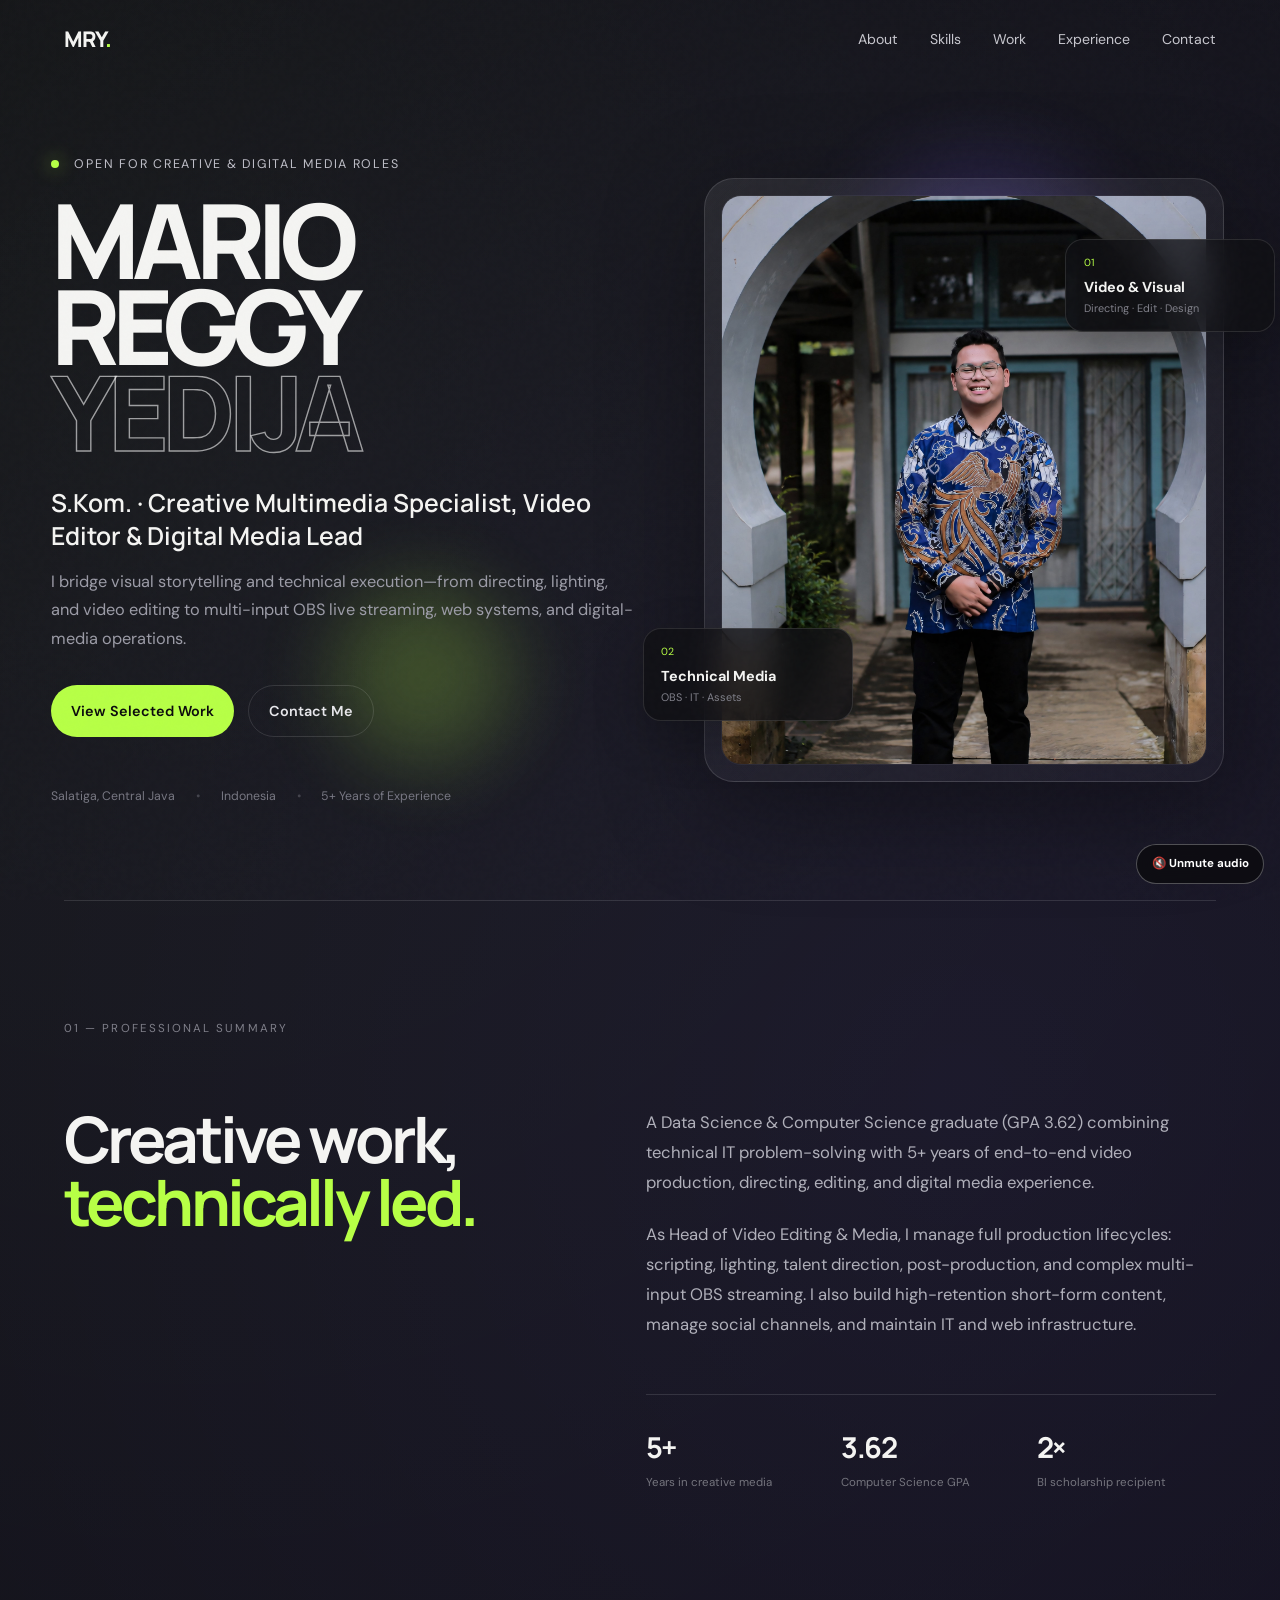
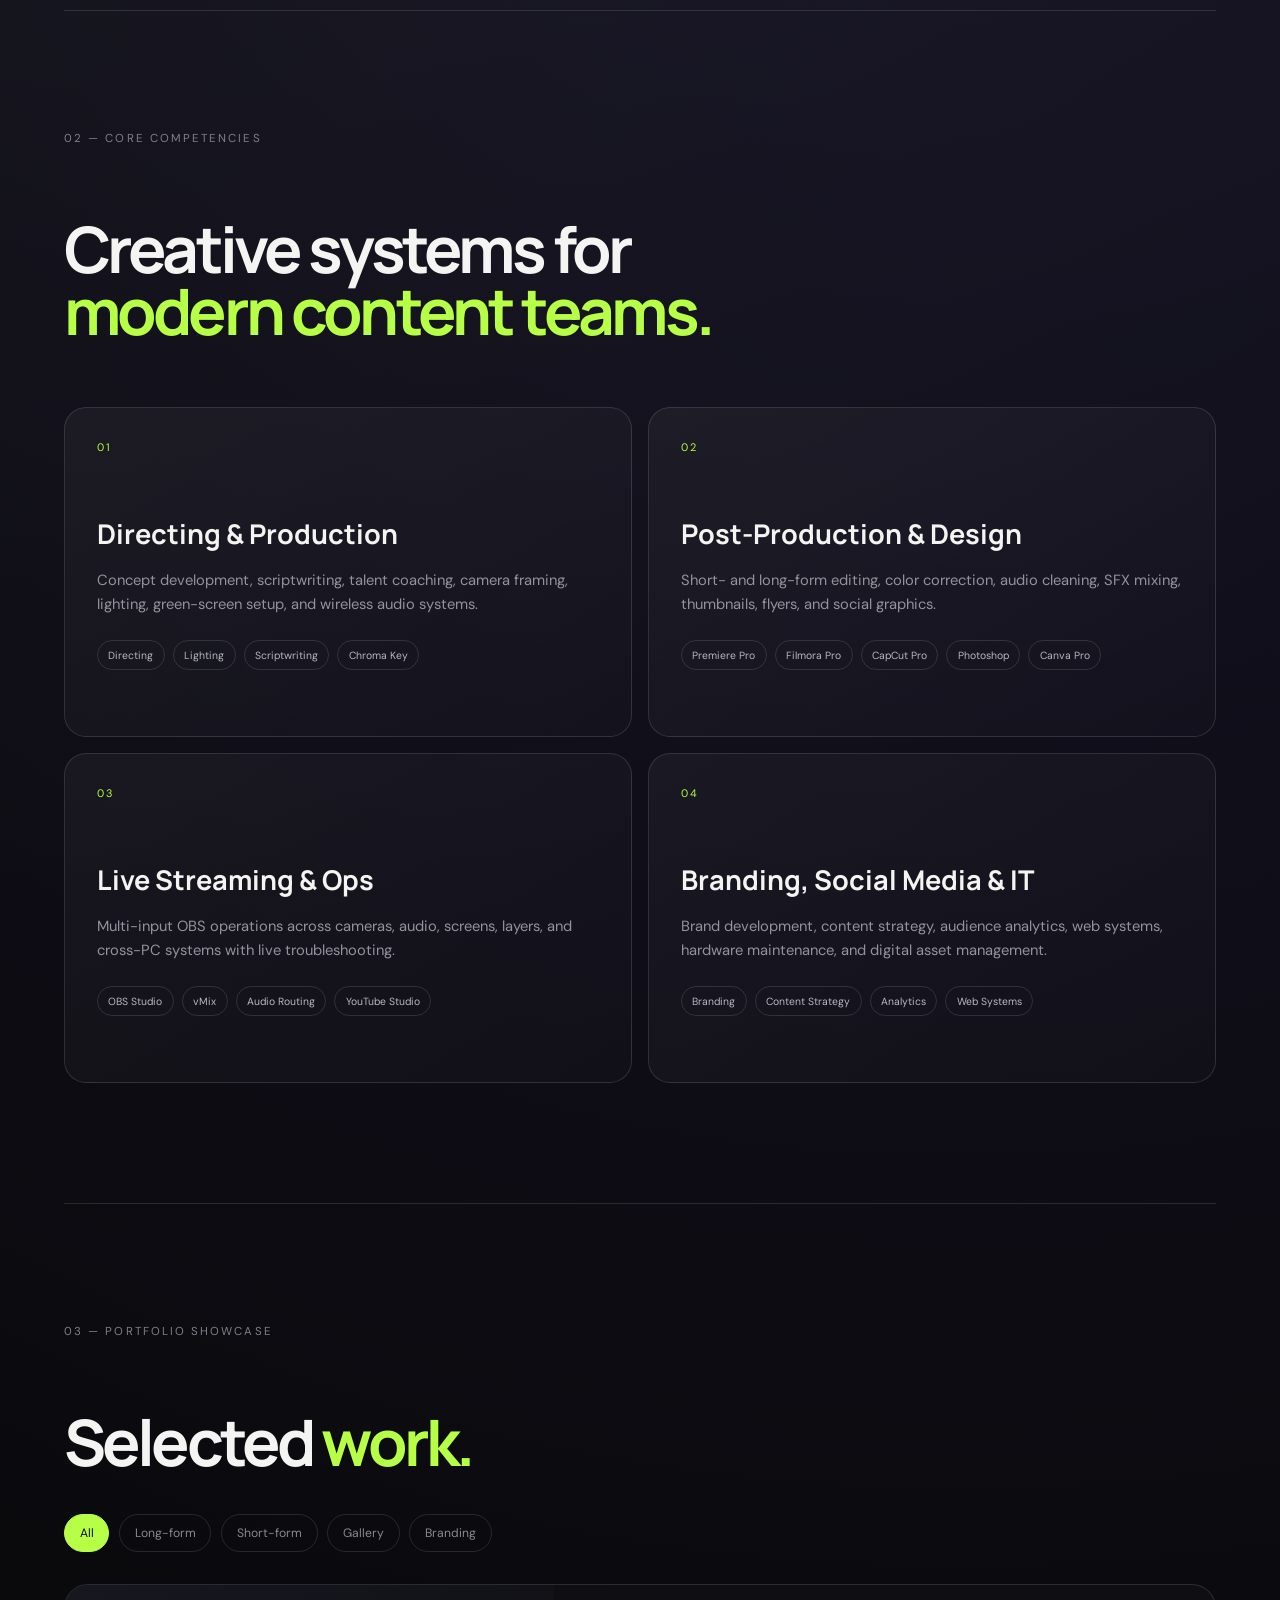
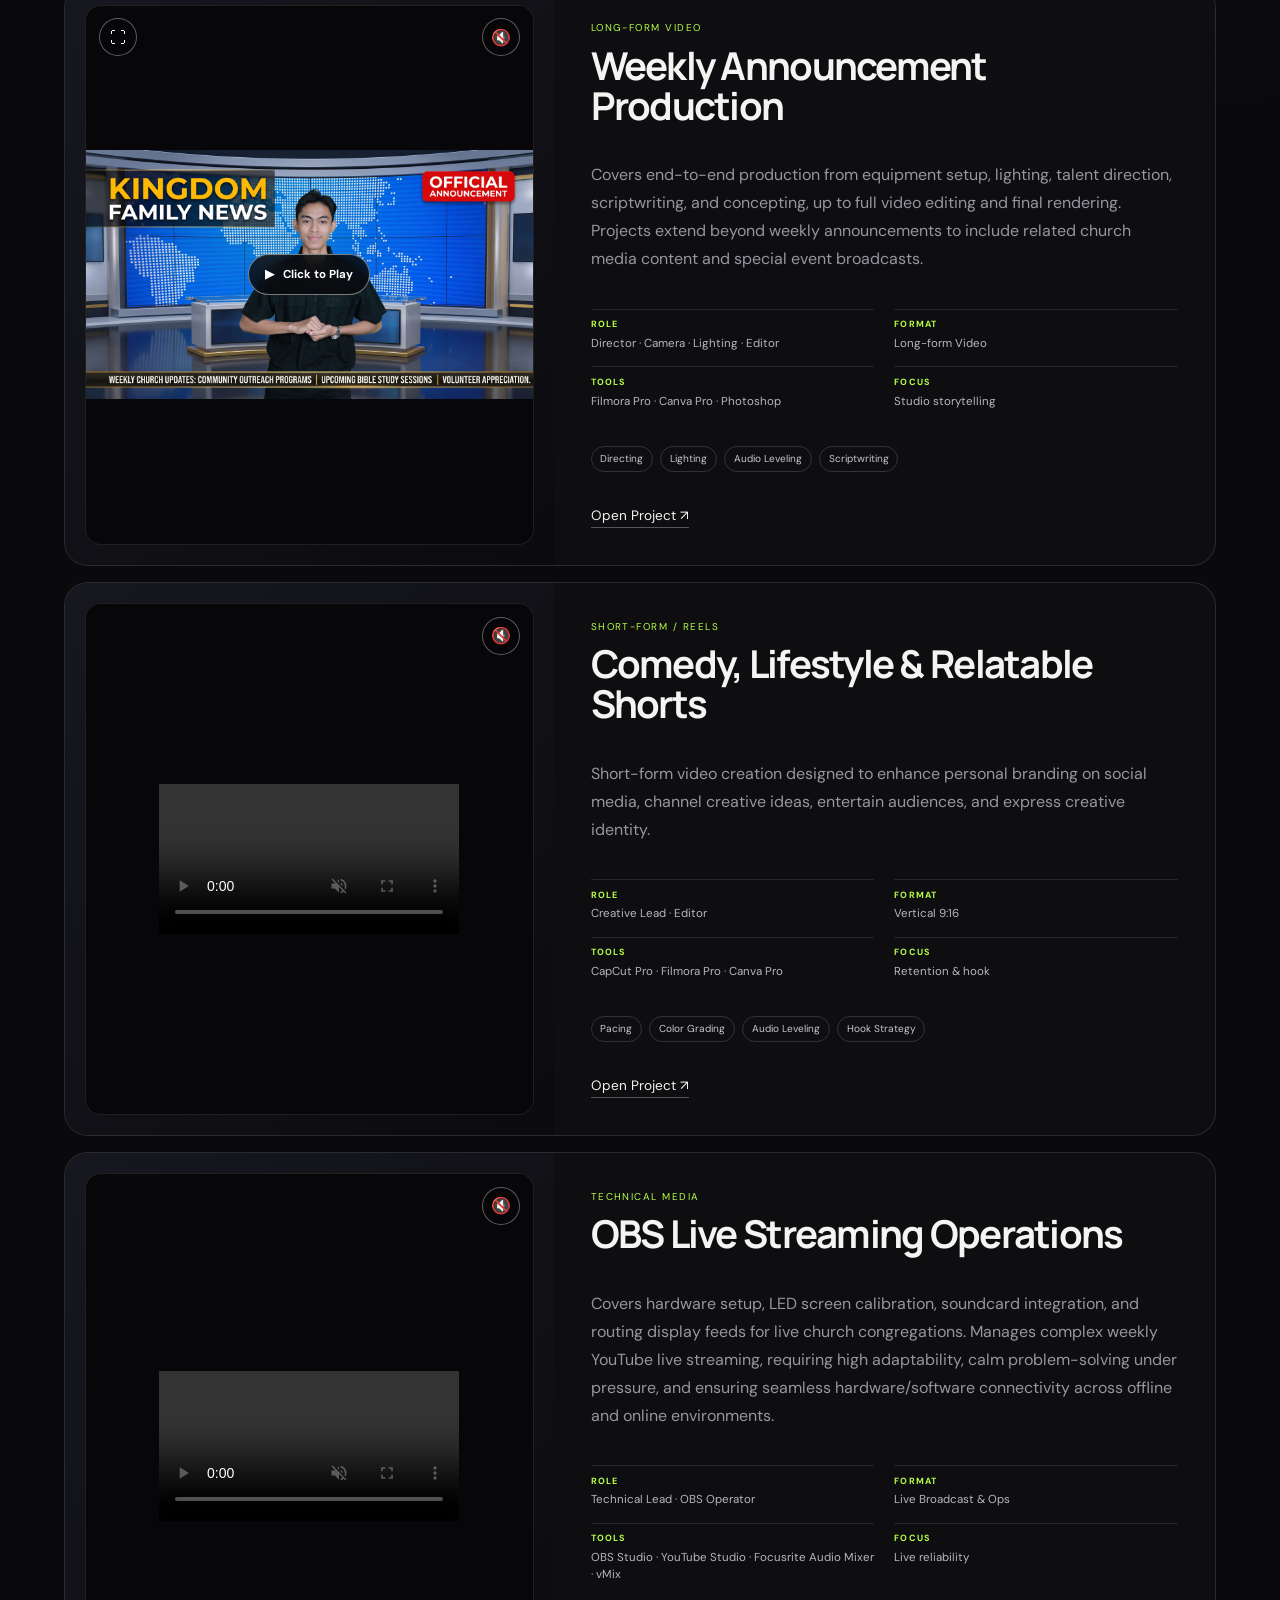
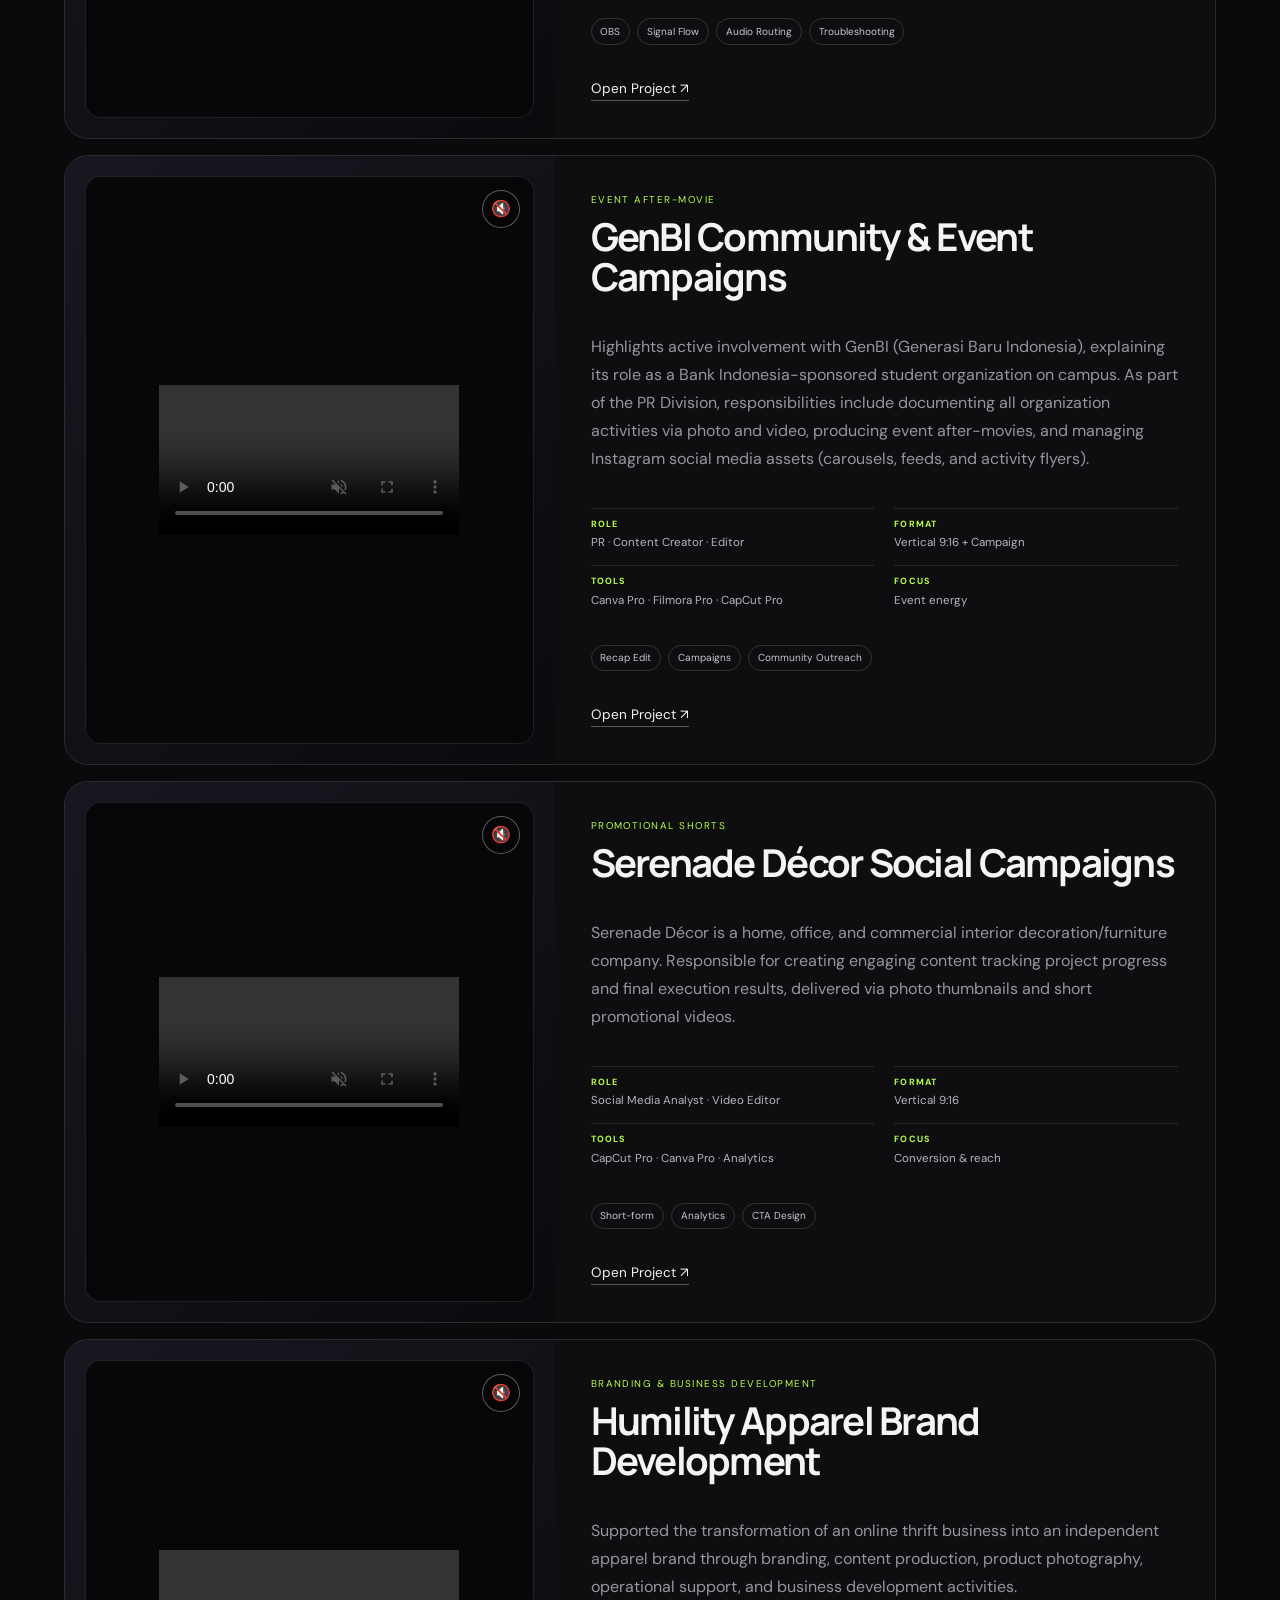
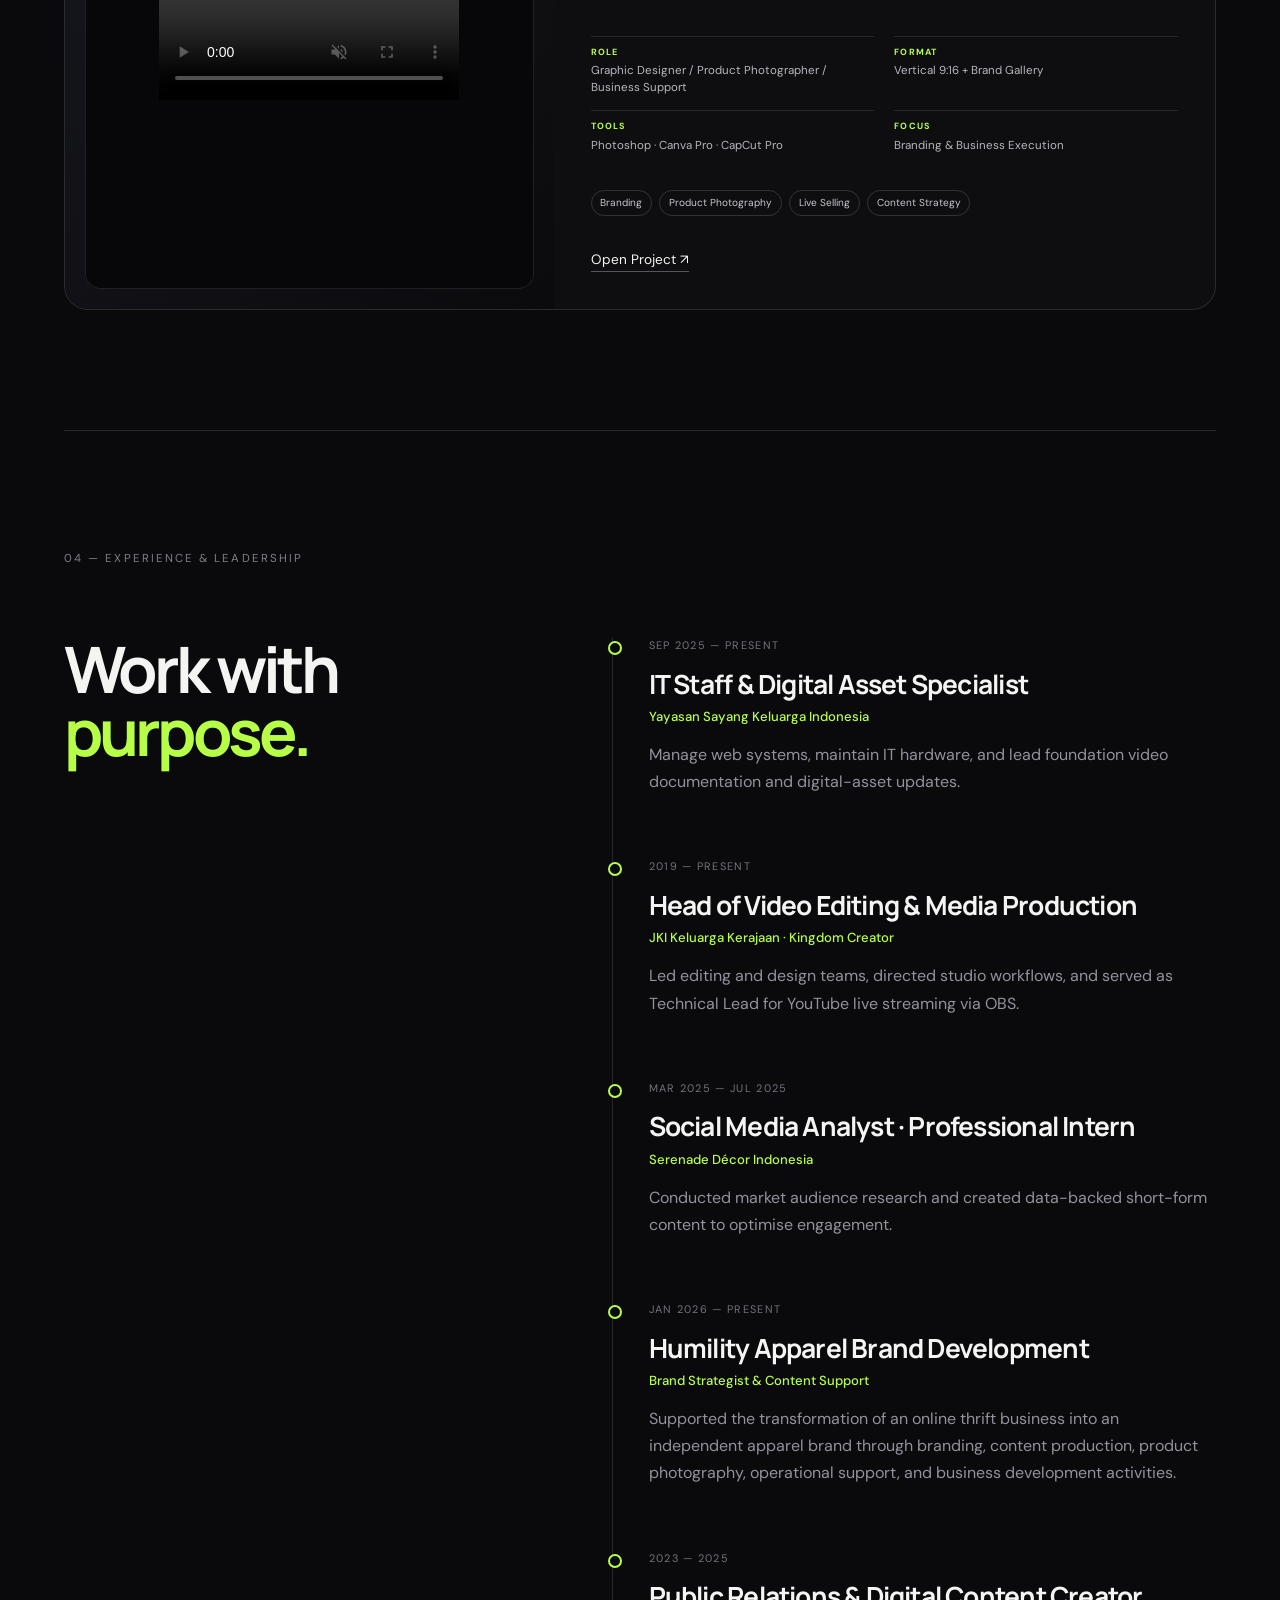
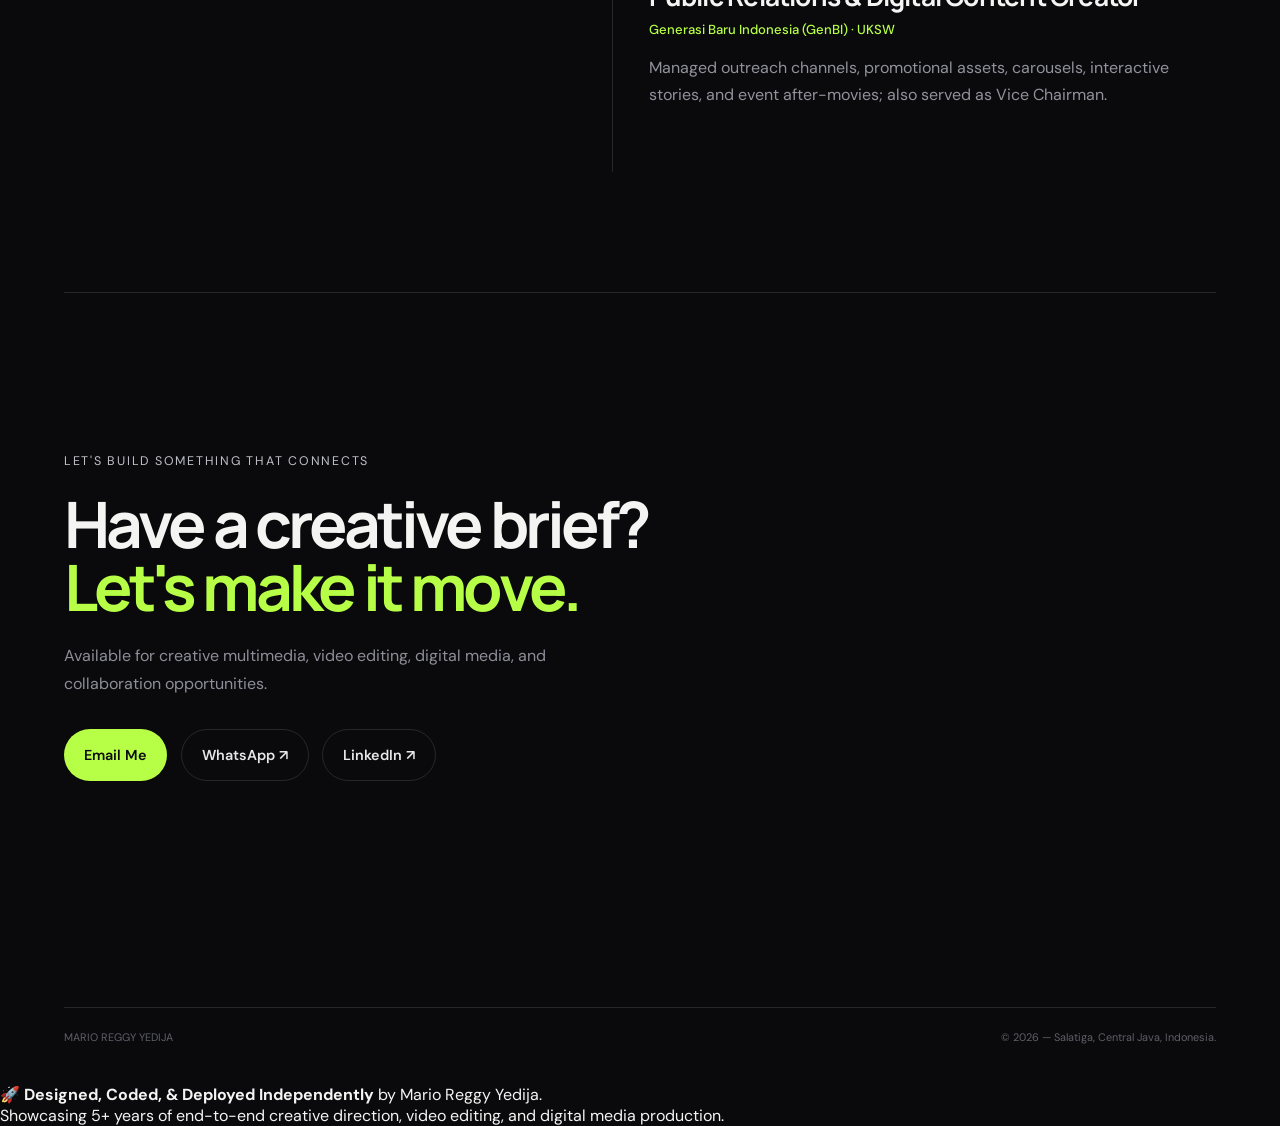
==== commit 00d65a3c: "Update index.html" ====
--- a/index.html
+++ b/index.html
@@ -82,10 +82,17 @@
   </div>
 </section>
     <section class="section work" id="work"><div class="section-label reveal">03 — PORTFOLIO SHOWCASE</div><div class="work-header reveal"><h2>Selected <span>work.</span></h2></div><div class="filter-bar reveal"><button class="filter active" data-filter="all">All</button><button class="filter" data-filter="long">Long-form</button><button class="filter" data-filter="short">Short-form</button><button class="filter" data-filter="gallery">Gallery</button><button class="filter" data-filter="dual">Branding</button></div><div class="projects" id="project-list" aria-live="polite"></div></section>
-    <section class="section experience" id="experience"><div class="section-label reveal">04 — EXPERIENCE & LEADERSHIP</div><div class="experience-grid"><div class="experience-heading reveal"><h2>Work with<br><span>purpose.</span></h2></div><div class="timeline"><article class="timeline-item reveal"><div class="timeline-date">SEP 2025 — PRESENT</div><div class="timeline-content"><h3>IT Staff & Digital Asset Specialist</h3><h4>Yayasan Sayang Keluarga Indonesia</h4><p>Manage web systems, maintain IT hardware, and lead foundation video documentation and digital-asset updates.</p></div></article><article class="timeline-item reveal"><div class="timeline-date">2019 — 2026</div><div class="timeline-content"><h3>Head of Video Editing & Media Production</h3><h4>JKI Keluarga Kerajaan · Kingdom Creator</h4><p>Led editing and design teams, directed studio workflows, and served as Technical Lead for YouTube live streaming via OBS.</p></div></article><article class="timeline-item reveal"><div class="timeline-date">MAR 2025 — JUL 2025</div><div class="timeline-content"><h3>Social Media Analyst · Professional Intern</h3><h4>Serenade Décor Indonesia</h4><p>Conducted market audience research and created data-backed short-form content to optimise engagement.</p></div></article><article class="timeline-item reveal"><div class="timeline-date">2024 — 2025</div><div class="timeline-content"><h3>Humility Apparel Brand Development</h3><h4>Brand Strategist & Content Support</h4><p>Supported the transformation of an online thrift business into an independent apparel brand through branding, content production, product photography, operational support, and business development activities.</p></div></article><article class="timeline-item reveal"><div class="timeline-date">2023 — 2025</div><div class="timeline-content"><h3>Public Relations & Digital Content Creator</h3><h4>Generasi Baru Indonesia (GenBI) · UKSW</h4><p>Managed outreach channels, promotional assets, carousels, interactive stories, and event after-movies; also served as Vice Chairman.</p></div></article></div></div></section>
+    <section class="section experience" id="experience"><div class="section-label reveal">04 — EXPERIENCE & LEADERSHIP</div><div class="experience-grid"><div class="experience-heading reveal"><h2>Work with<br><span>purpose.</span></h2></div><div class="timeline"><article class="timeline-item reveal"><div class="timeline-date">SEP 2025 — PRESENT</div><div class="timeline-content"><h3>IT Staff & Digital Asset Specialist</h3><h4>Yayasan Sayang Keluarga Indonesia</h4><p>Manage web systems, maintain IT hardware, and lead foundation video documentation and digital-asset updates.</p></div></article><article class="timeline-item reveal"><div class="timeline-date">2019 — PRESENT</div><div class="timeline-content"><h3>Head of Video Editing & Media Production</h3><h4>JKI Keluarga Kerajaan · Kingdom Creator</h4><p>Led editing and design teams, directed studio workflows, and served as Technical Lead for YouTube live streaming via OBS.</p></div></article><article class="timeline-item reveal"><div class="timeline-date">MAR 2025 — JUL 2025</div><div class="timeline-content"><h3>Social Media Analyst · Professional Intern</h3><h4>Serenade Décor Indonesia</h4><p>Conducted market audience research and created data-backed short-form content to optimise engagement.</p></div></article><article class="timeline-item reveal"><div class="timeline-date">JAN 2026 — PRESENT</div><div class="timeline-content"><h3>Humility Apparel Brand Development</h3><h4>Brand Strategist & Content Support</h4><p>Supported the transformation of an online thrift business into an independent apparel brand through branding, content production, product photography, operational support, and business development activities.</p></div></article><article class="timeline-item reveal"><div class="timeline-date">2023 — 2025</div><div class="timeline-content"><h3>Public Relations & Digital Content Creator</h3><h4>Generasi Baru Indonesia (GenBI) · UKSW</h4><p>Managed outreach channels, promotional assets, carousels, interactive stories, and event after-movies; also served as Vice Chairman.</p></div></article></div></div></section>
     <section class="section contact" id="contact"><div class="contact-inner reveal"><p class="eyebrow">LET'S BUILD SOMETHING THAT CONNECTS</p><h2>Have a creative brief?<br><span>Let's make it move.</span></h2><p class="contact-copy">Available for creative multimedia, video editing, digital media, and collaboration opportunities.</p><div class="contact-actions"><a href="mailto:egisuee@gmail.com" class="btn btn-primary magnetic">Email Me</a><a href="https://wa.me/6283844389397" class="btn btn-ghost magnetic" target="_blank" rel="noopener">WhatsApp ↗</a><a href="https://www.linkedin.com/in/mario-reggy-yedija-7593402a8/" class="btn btn-ghost magnetic" target="_blank" rel="noopener">LinkedIn ↗</a></div></div><footer><div class="footer-brand">MARIO REGGY YEDIJA</div><div class="footer-copy">© <span id="year"></span> — Salatiga, Central Java, Indonesia.</div></footer></section>
   </main>
   <div class="lightbox" id="lightbox" hidden role="dialog" aria-modal="true" aria-label="Expanded image"><button class="lightbox-close" type="button" aria-label="Close image">×</button><img id="lightbox-image" alt="Expanded project image"></div>
   <script src="media-config.js"></script><script src="script.js"></script>
+
+  <!-- Footer / About Section Note -->
+<div className="portfolio-credit">
+  <p>🚀 <strong>Designed, Coded, & Deployed Independently</strong> by Mario Reggy Yedija.</p>
+  <p>Showcasing 5+ years of end-to-end creative direction, video editing, and digital media production.</p>
+</div>
+
 </body>
 </html>
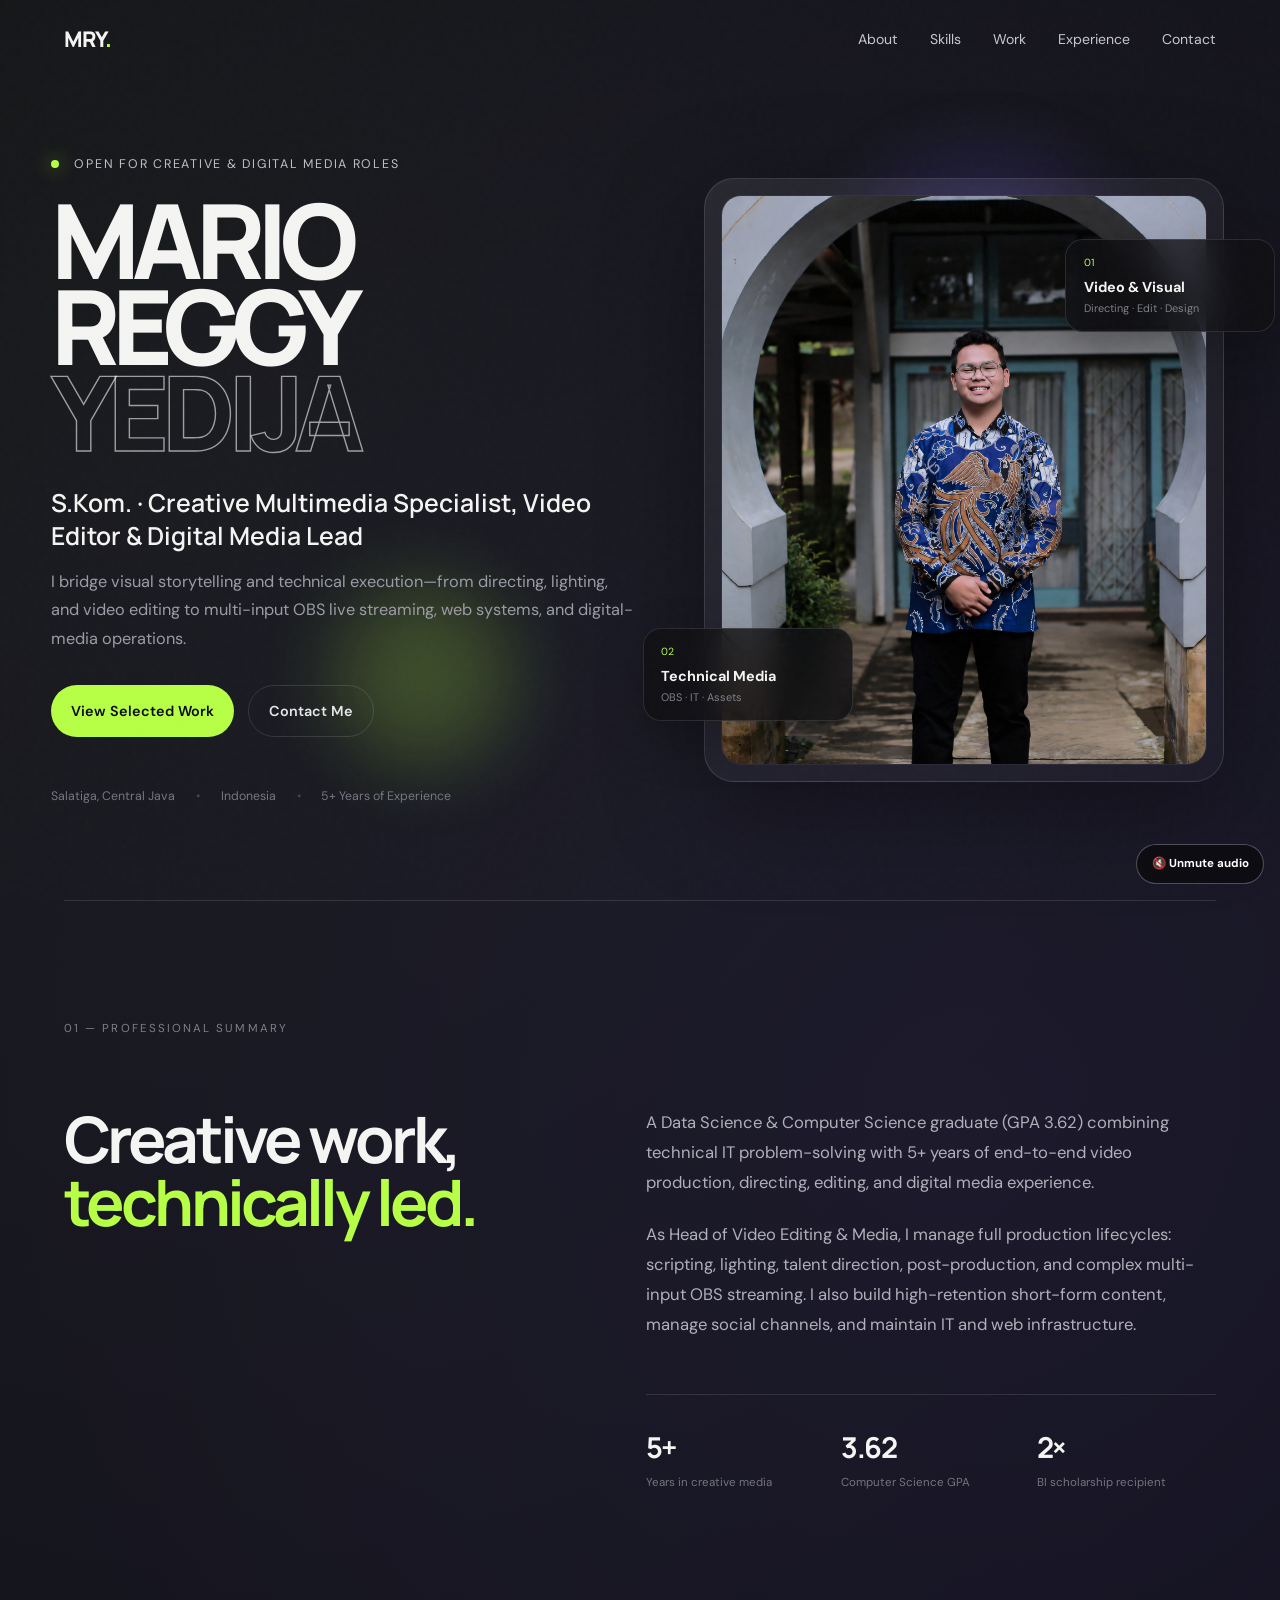
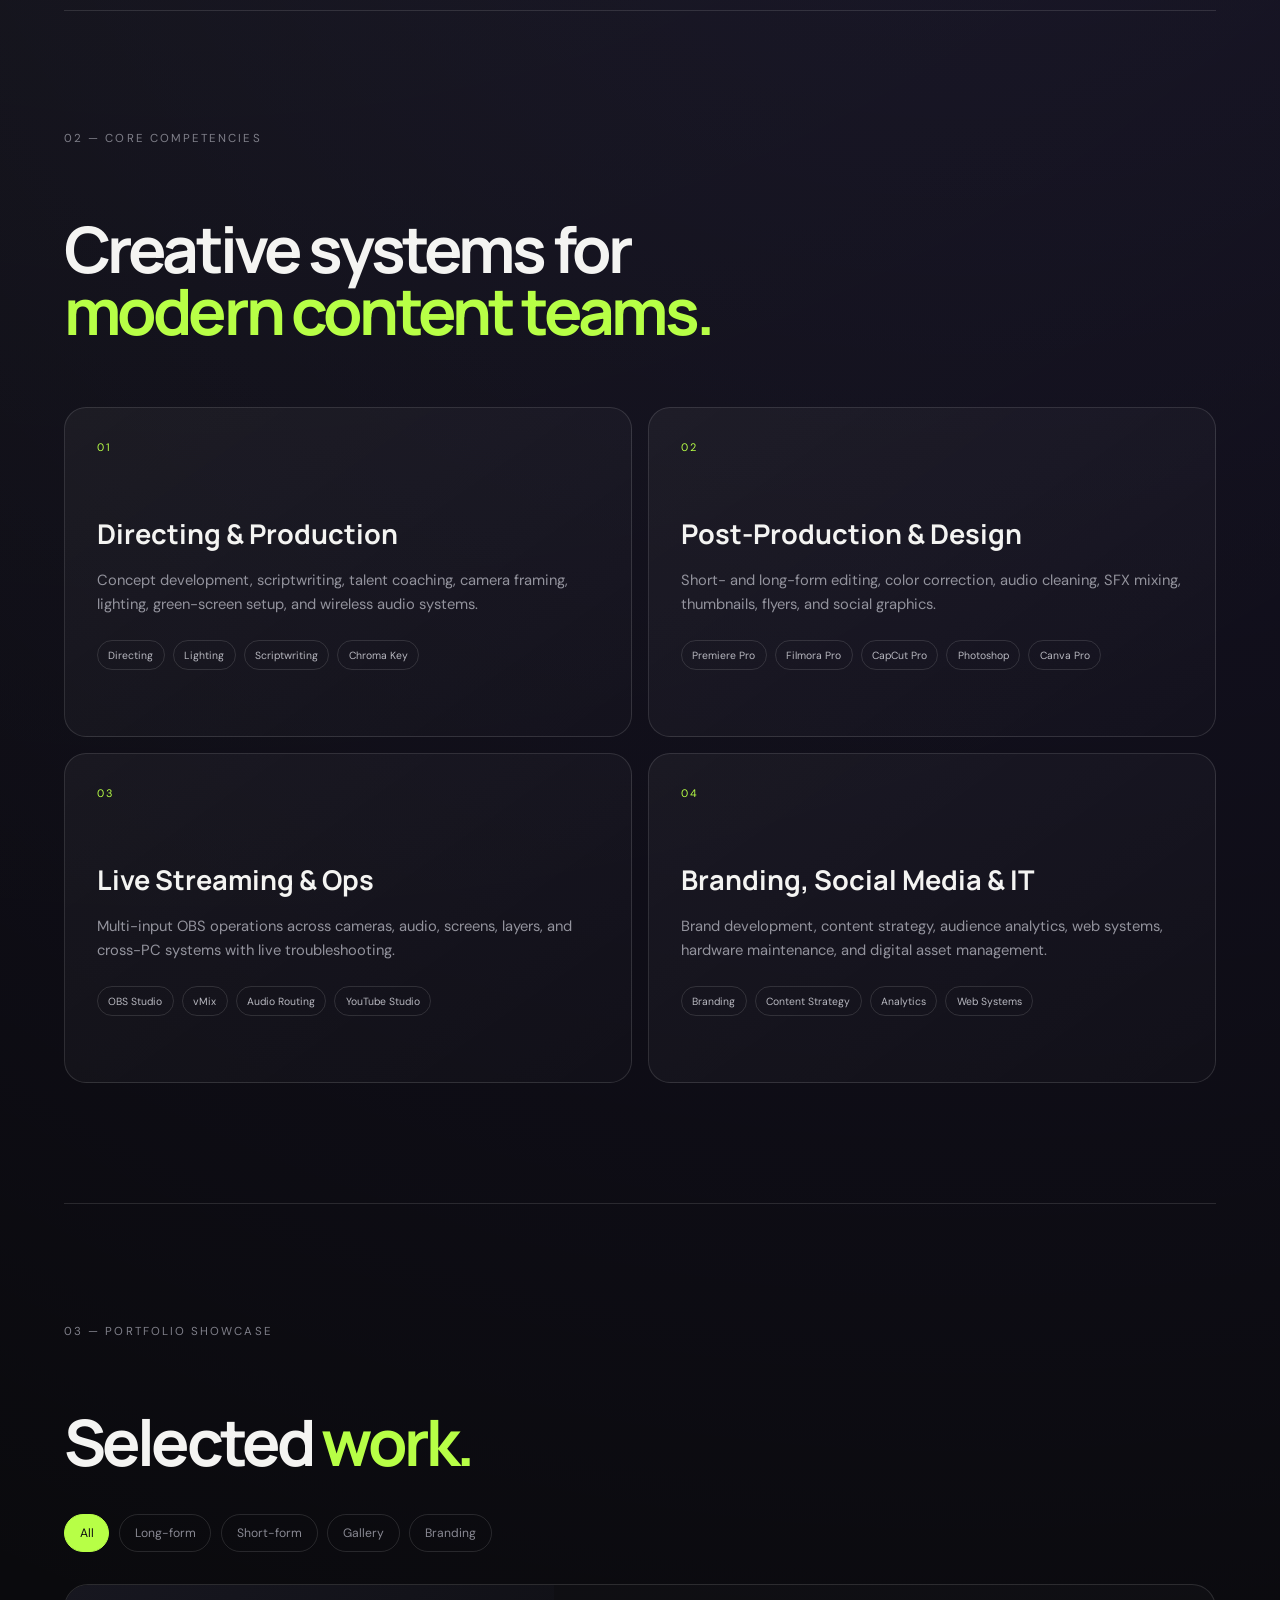
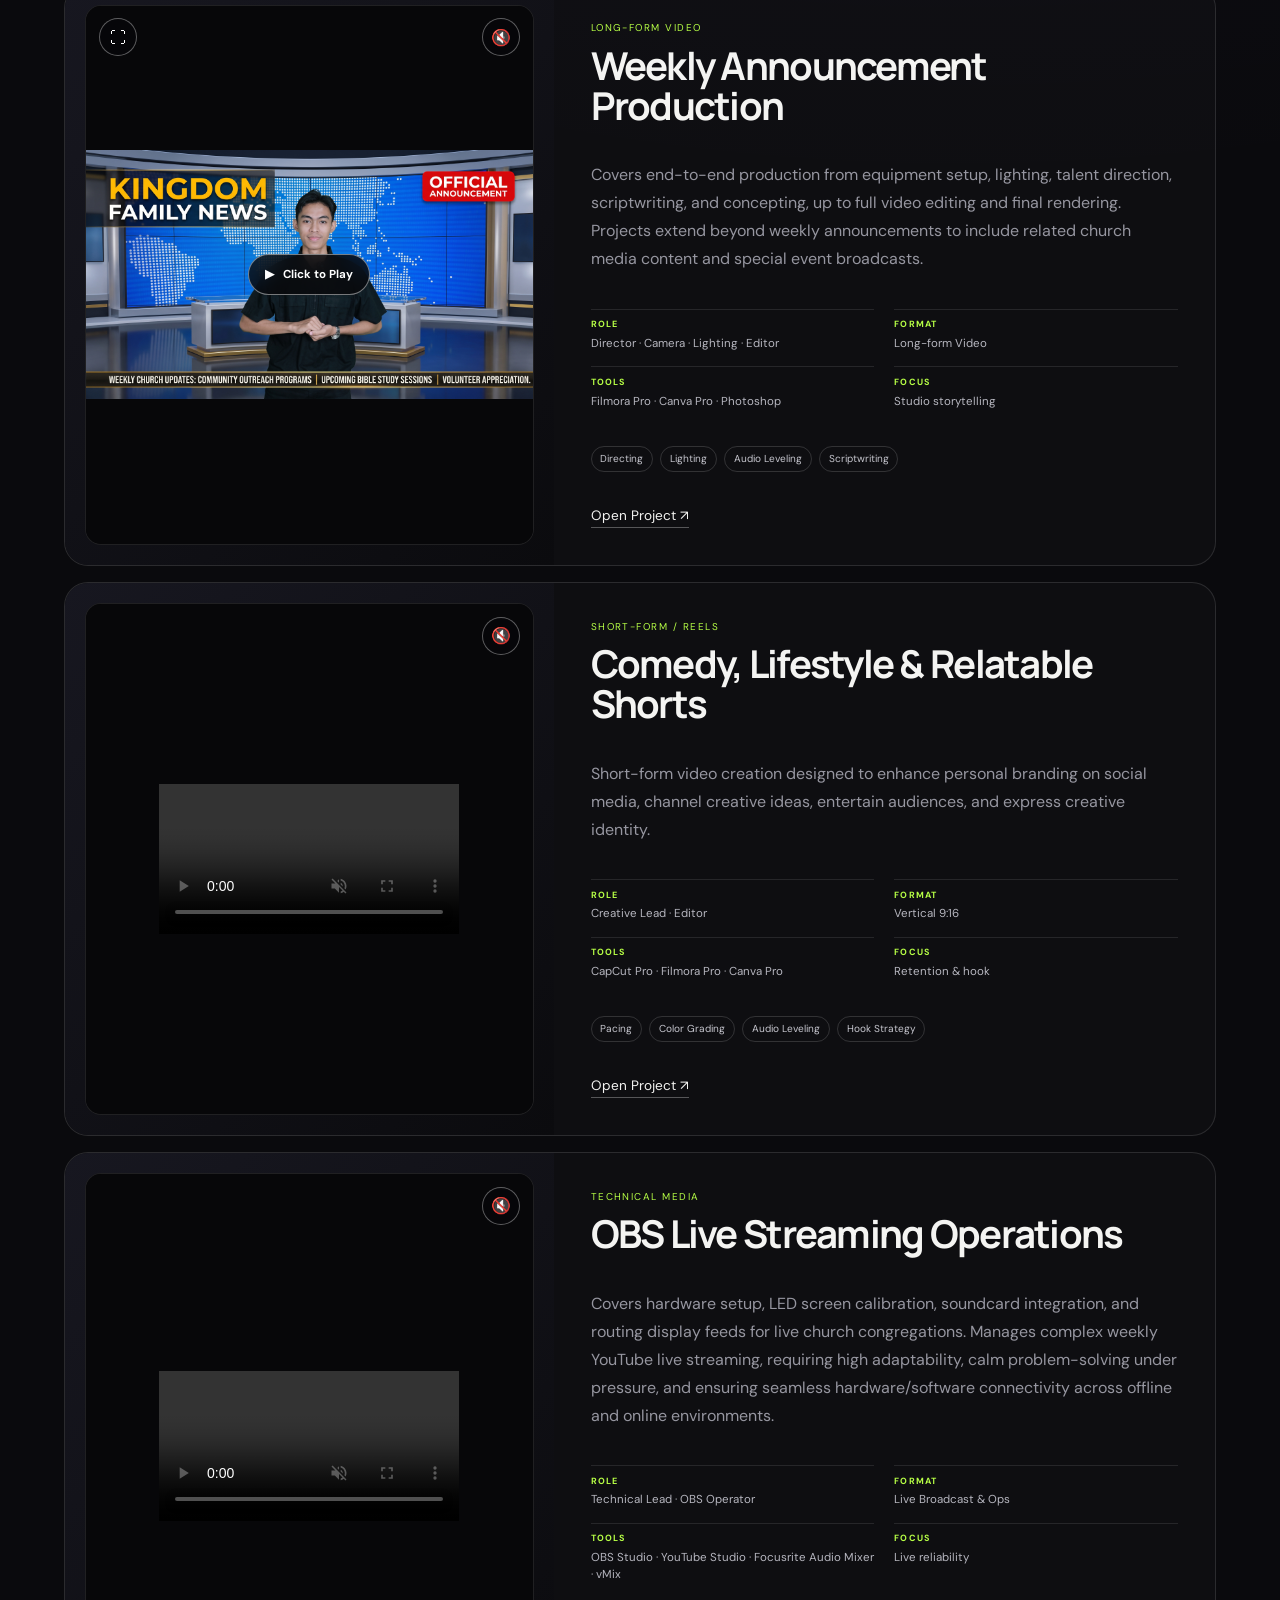
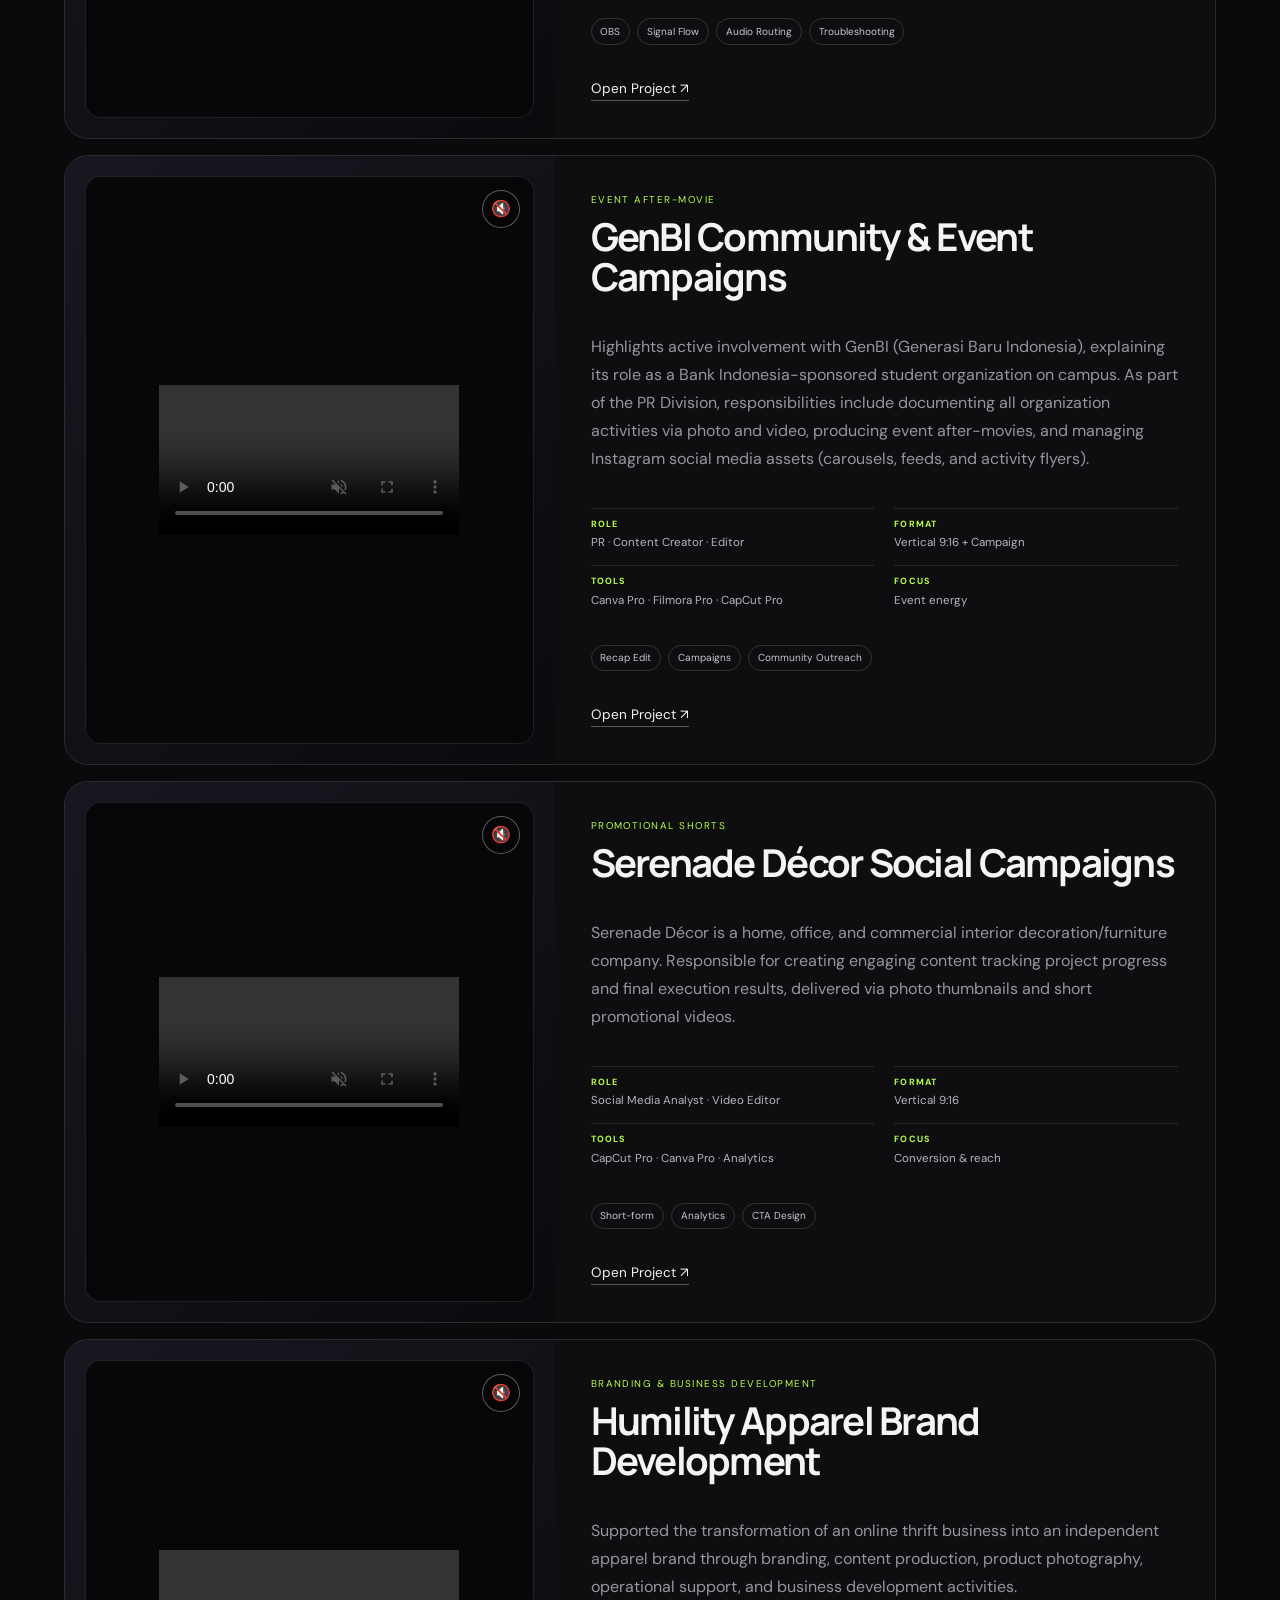
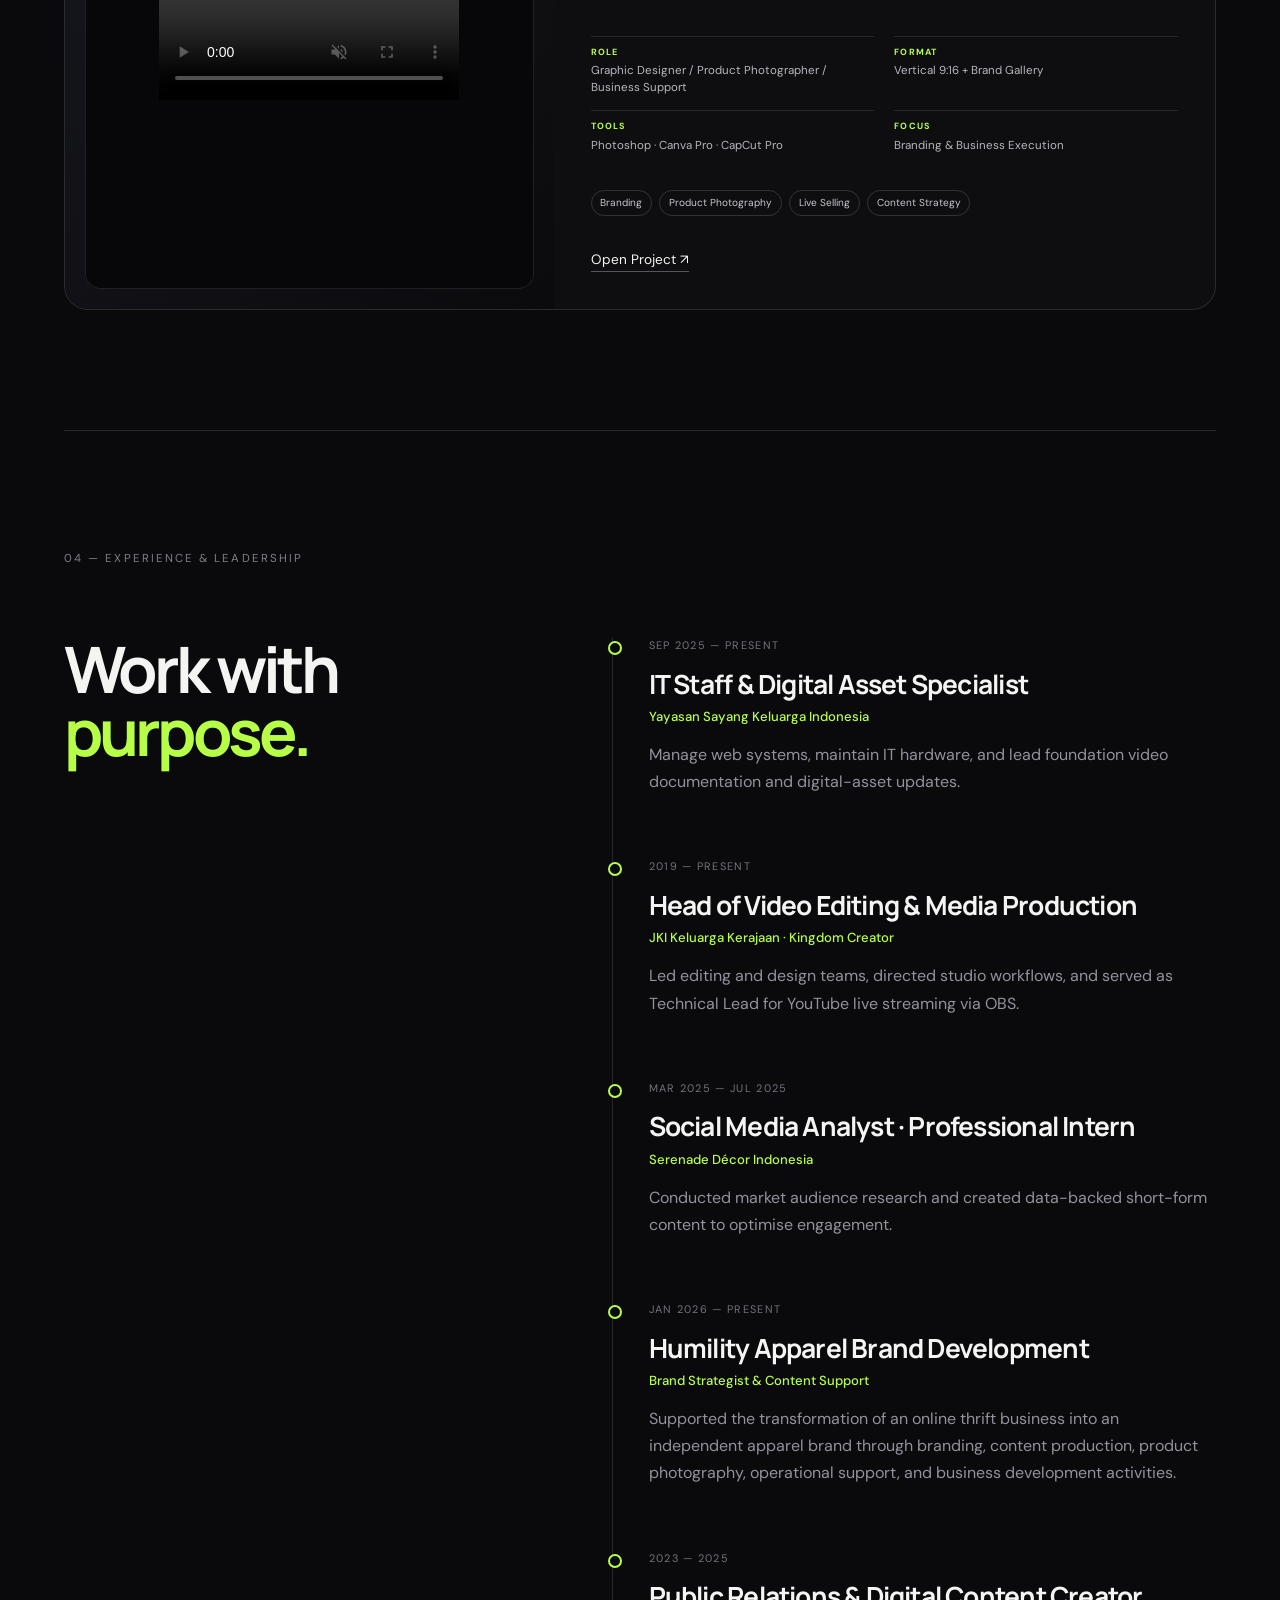
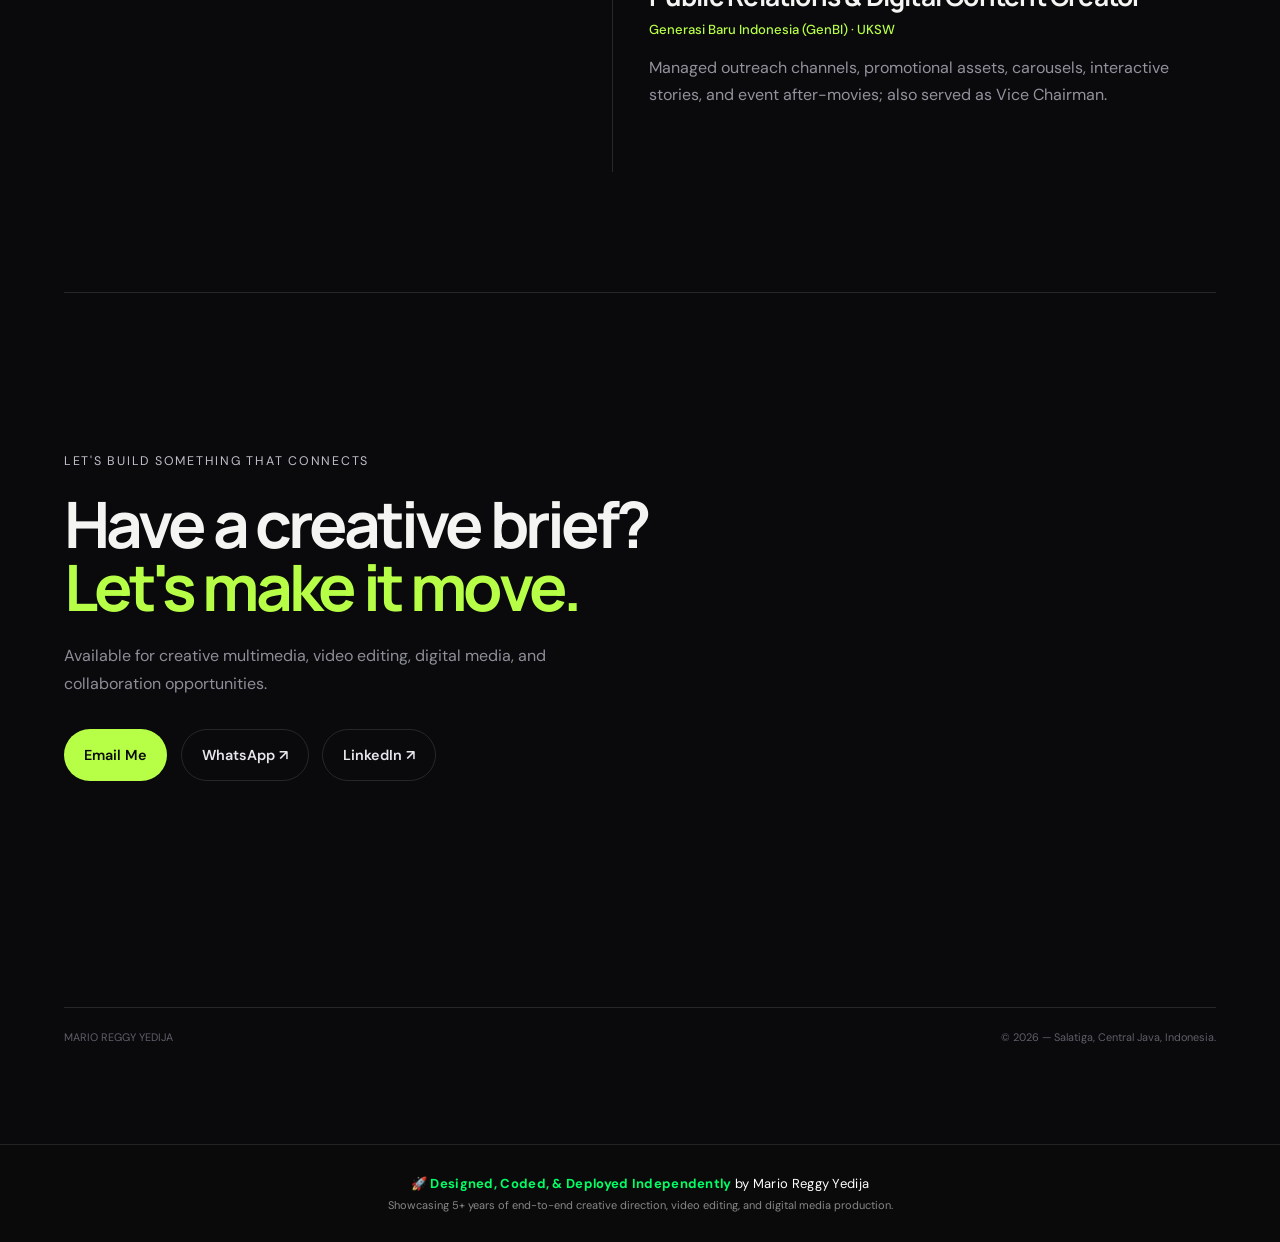
==== commit 66059d65: "add-ons" ====
--- a/index.html
+++ b/index.html
@@ -88,11 +88,16 @@
   <div class="lightbox" id="lightbox" hidden role="dialog" aria-modal="true" aria-label="Expanded image"><button class="lightbox-close" type="button" aria-label="Close image">×</button><img id="lightbox-image" alt="Expanded project image"></div>
   <script src="media-config.js"></script><script src="script.js"></script>
 
-  <!-- Footer / About Section Note -->
-<div className="portfolio-credit">
-  <p>🚀 <strong>Designed, Coded, & Deployed Independently</strong> by Mario Reggy Yedija.</p>
-  <p>Showcasing 5+ years of end-to-end creative direction, video editing, and digital media production.</p>
-</div>
+  <footer class="site-footer">
+  <div class="footer-content">
+    <p class="footer-credit">
+      🚀 <strong>Designed, Coded, & Deployed Independently</strong> by Mario Reggy Yedija
+    </p>
+    <p class="footer-subtext">
+      Showcasing 5+ years of end-to-end creative direction, video editing, and digital media production.
+    </p>
+  </div>
+</footer>
 
 </body>
 </html>
--- a/style.css
+++ b/style.css
@@ -1077,4 +1077,35 @@
 
 .project-carousel-viewport {
   margin: 0 auto;
+}
+
+.site-footer {
+  width: 100%;
+  padding: 30px 20px;
+  background-color: #0a0a0a; /* Menyesuaikan background gelap portofolio */
+  border-top: 1px solid rgba(255, 255, 255, 0.1); /* Garis pemisah tipis yang elegan */
+  text-align: center;
+  margin-top: 60px;
+}
+
+.footer-content {
+  max-width: 800px;
+  margin: 0 auto;
+}
+
+.footer-credit {
+  font-size: 13px;
+  color: #ffffff;
+  margin-bottom: 6px;
+  letter-spacing: 0.3px;
+}
+
+.footer-credit strong {
+  color: #00ff66; /* Memberikan aksen warna hijau terang khas elemen "Let's make it move" di websitemu */
+}
+
+.footer-subtext {
+  font-size: 11px;
+  color: #888888;
+  margin: 0;
 }
